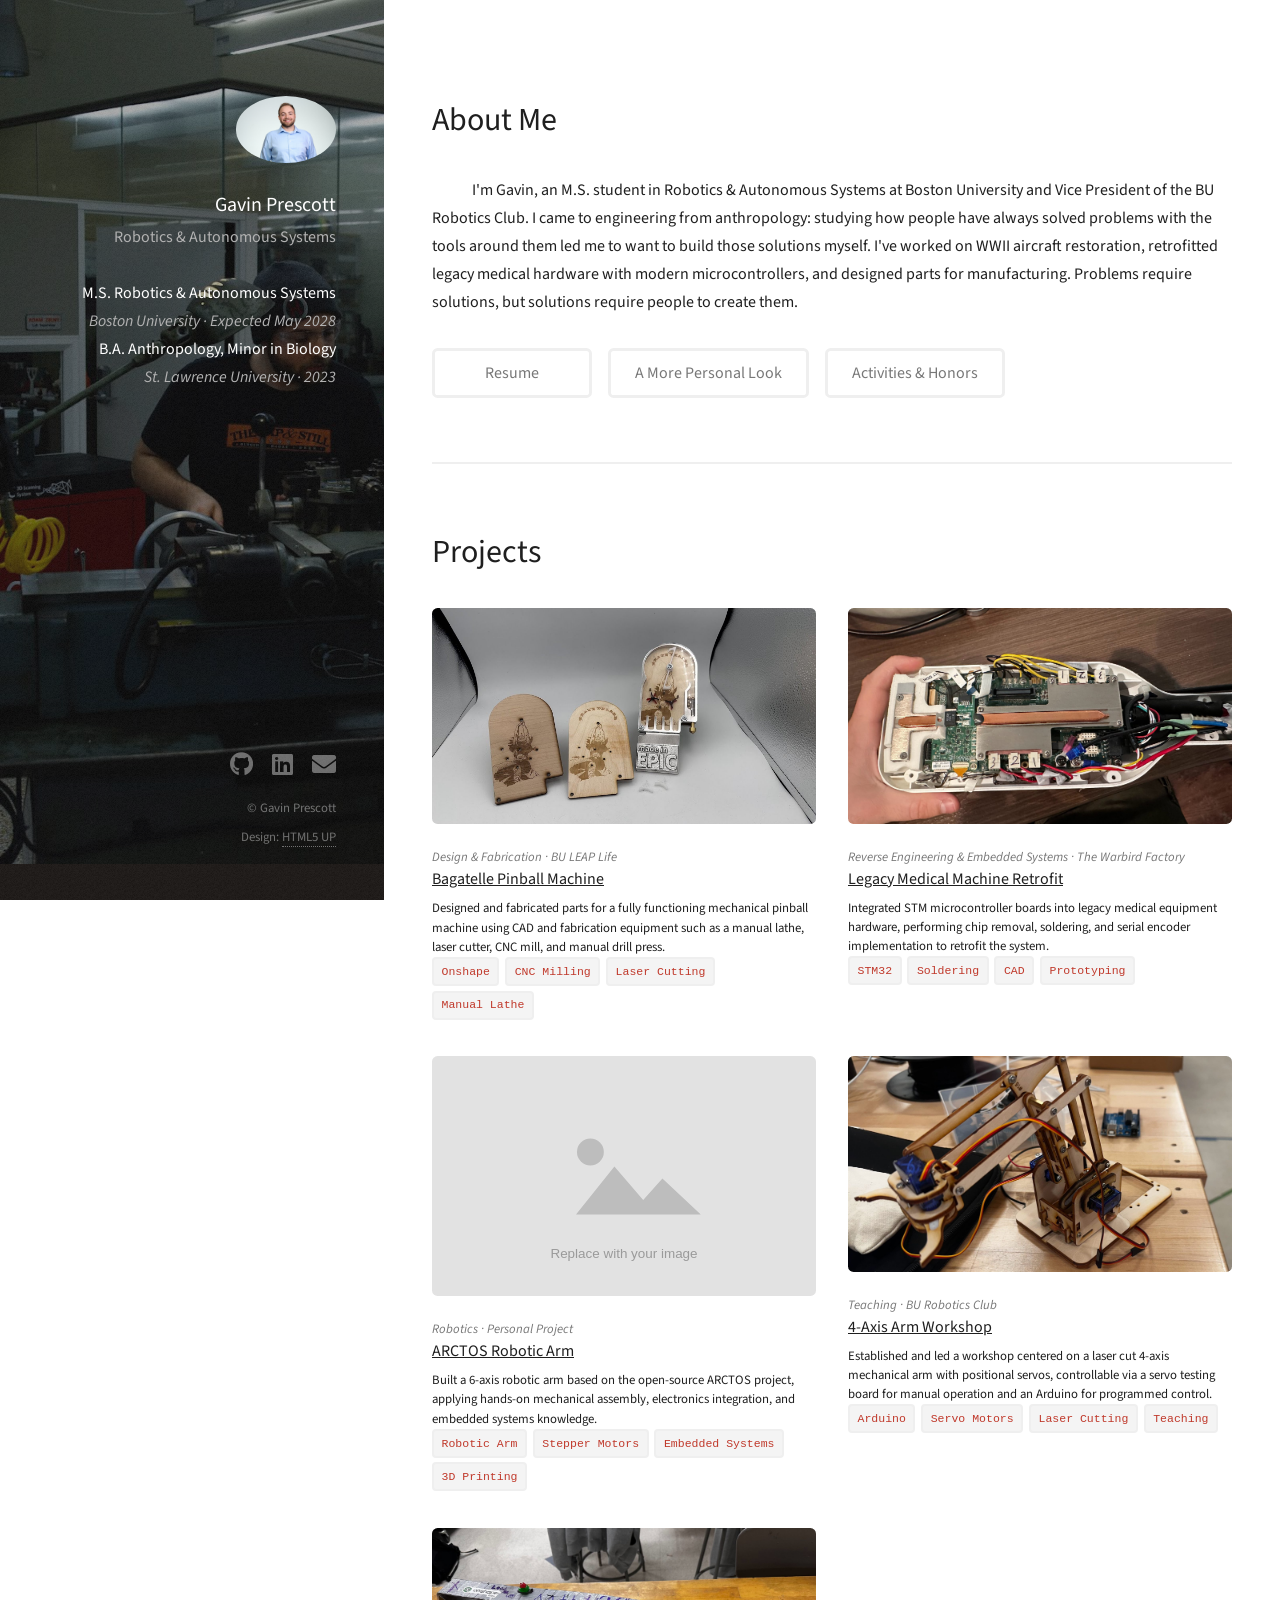
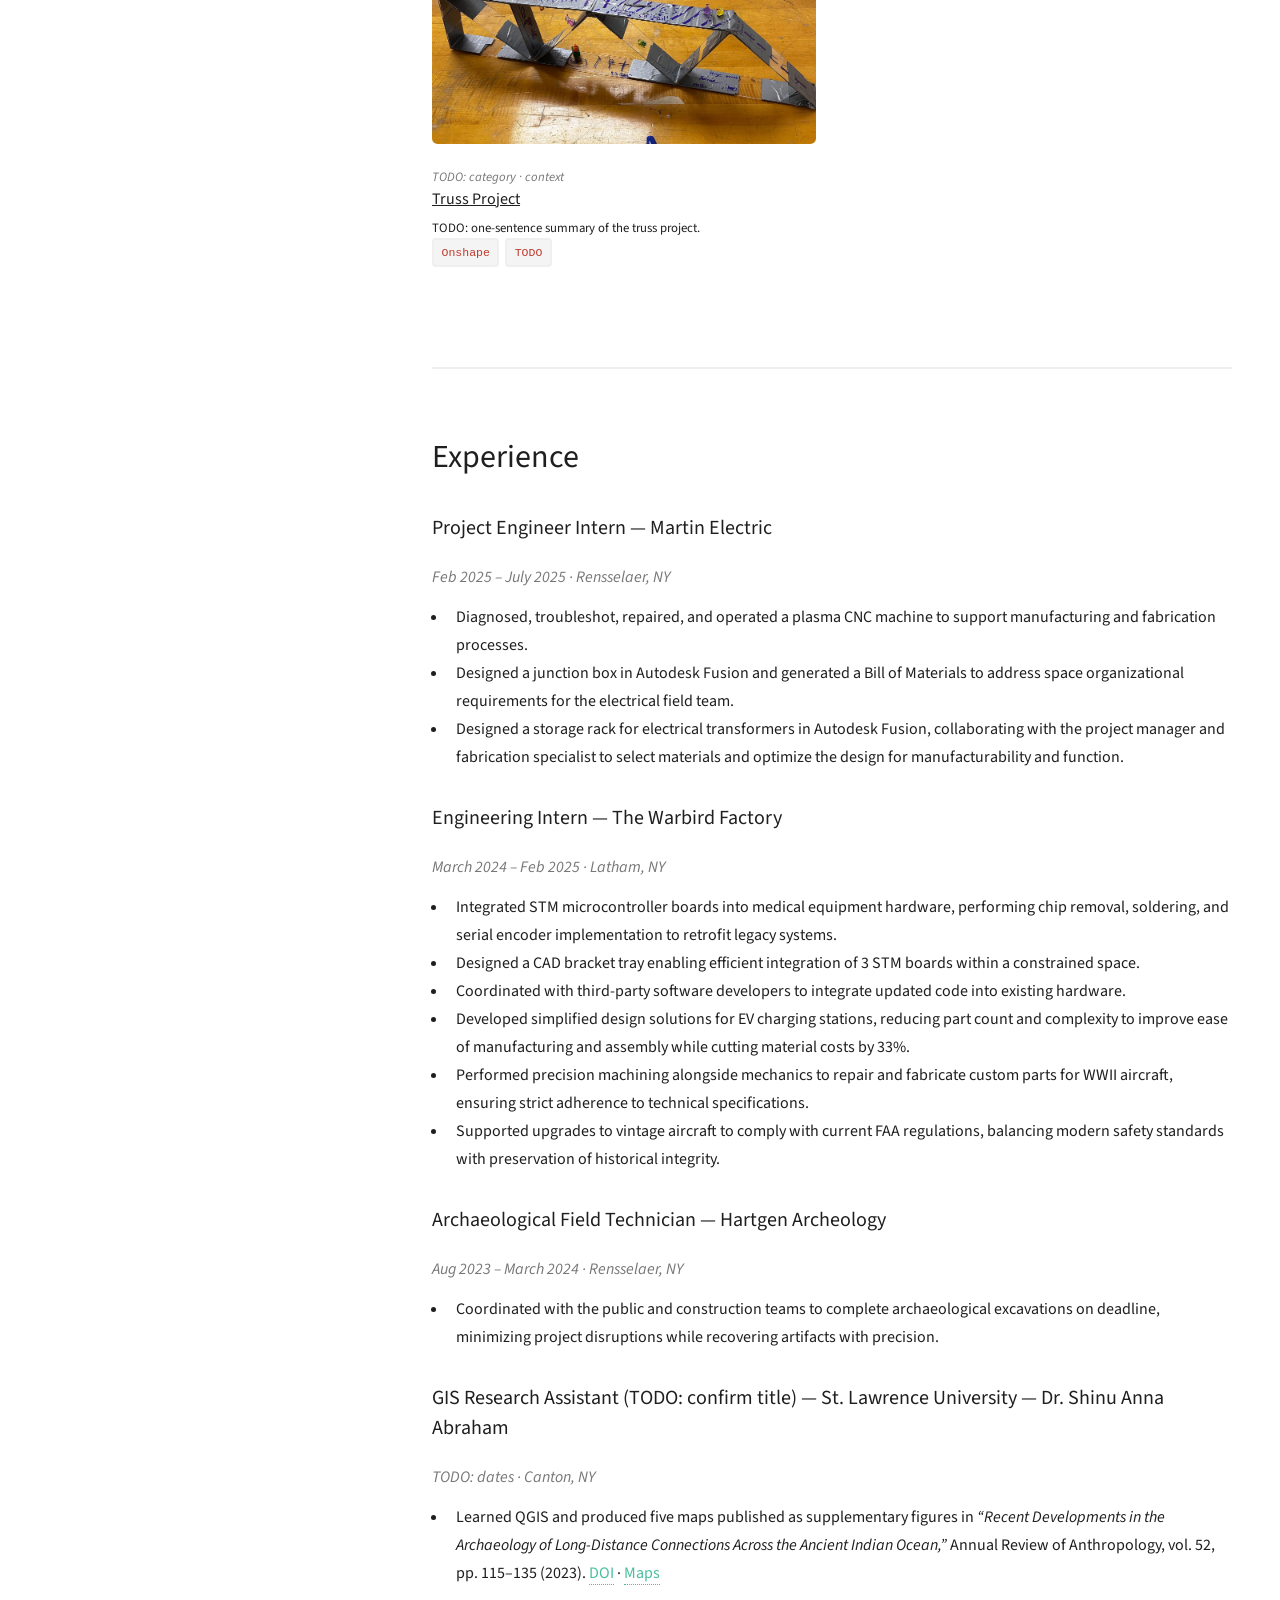
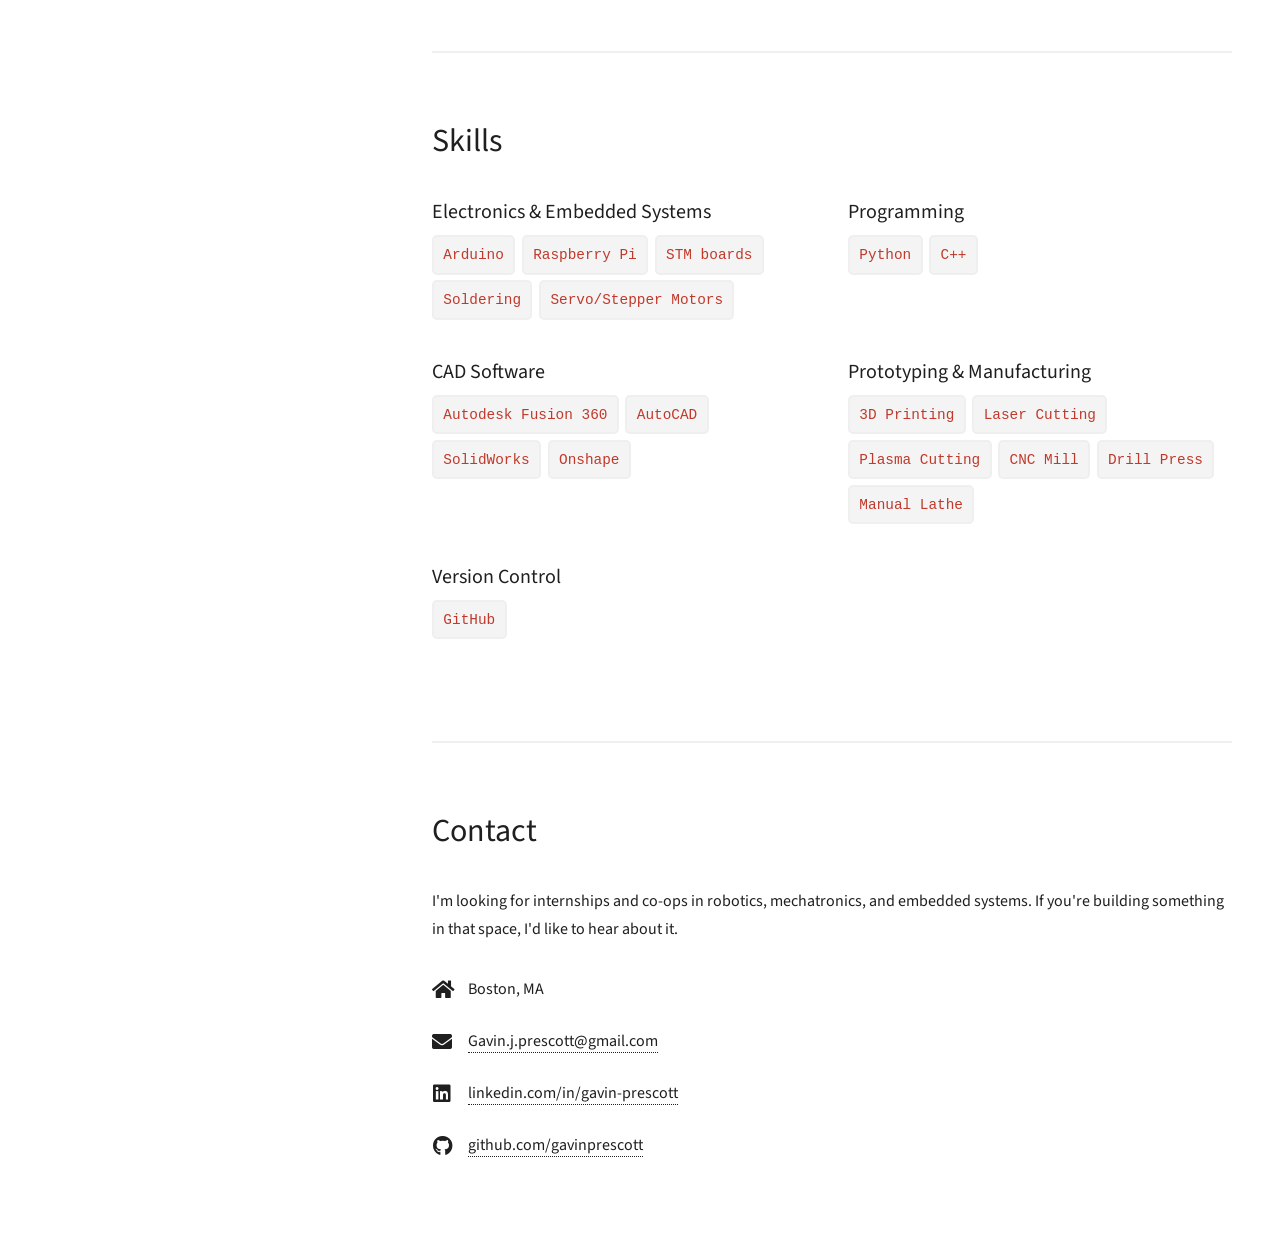
==== index.html @ 7ce6f6dd "overhaul from old portfolio" ====
<!DOCTYPE HTML>
<!--
	Strata by HTML5 UP
	html5up.net | @ajlkn
	Free for personal and commercial use under the CCA 3.0 license (html5up.net/license)
	Keep the "Design: HTML5 UP" credit in the footer — the license requires it.
-->
<html lang="en">
	<head>
		<title>Gavin Prescott | Robotics Portfolio</title>
		<meta charset="utf-8" />
		<meta name="viewport" content="width=device-width, initial-scale=1" />
		<meta name="description" content="Gavin Prescott — Robotics &amp; Autonomous Systems M.S. student at Boston University. Projects in mechanical design, fabrication, and embedded systems." />
		<link rel="stylesheet" href="assets/css/main.css" />
		<link rel="stylesheet" href="assets/css/custom.css" />
		<link rel="icon" href="images/avatar.jpg" />
	</head>
	<body class="is-preload">

		<!-- ============================================================
		     HEADER (left sidebar) — same on every page.
		     If you change it here, change it in the other .html files too.
		     Sidebar background photo = images/bg.jpg
		     ============================================================ -->
			<header id="header">
				<div class="inner">
					<a href="index.html" class="image avatar"><img src="images/avatar.jpg" alt="Gavin Prescott" /></a>
					<h1><strong>Gavin Prescott</strong></h1>
					<p class="intro-subtitle">
						Robotics &amp; Autonomous Systems<br />
						<br />
						<b>M.S. Robotics &amp; Autonomous Systems</b><br />
						<i>Boston University &middot; Expected May 2028</i><br />
						<b>B.A. Anthropology, Minor in Biology</b><br />
						<i>St. Lawrence University &middot; 2023</i>
					</p>
				</div>
			</header>

		<!-- Main -->
			<div id="main">

				<!-- About -->
					<section id="about">
						<header class="major">
							<h2>About Me</h2>
						</header>
						<!-- DRAFT intro assembled from your resume + old site. Rewrite in your own voice. -->
						<p class="indent">I'm Gavin, an M.S. student in Robotics &amp; Autonomous Systems at Boston University and Vice President of the BU Robotics Club. I came to engineering from anthropology: studying how people have always solved problems with the tools around them led me to want to build those solutions myself. I've worked on WWII aircraft restoration, retrofitted legacy medical hardware with modern microcontrollers, and designed parts for manufacturing. <b>Problems require solutions, but solutions require people to create them.</b></p>
						<ul class="actions">
							<li><a href="Resume.html" target="_blank" class="button">Resume</a></li>
							<li><a href="about.html" target="_blank" class="button">A More Personal Look</a></li>
							<li><a href="other.html" target="_blank" class="button">Activities &amp; Honors</a></li>
						</ul>
					</section>

				<!-- Projects — copy/paste a PROJECT CARD block to add more. Cards sit two per row. -->
					<section id="projects">
						<header class="major">
							<h2>Projects</h2>
						</header>
						<div class="row">

							<!-- PROJECT CARD: Bagatelle Pinball Machine -->
							<article class="col-6 col-12-xsmall work-item">
								<a href="bagatelle.html" target="_blank" class="image fit thumb"><img src="images/projects/bagatelle/thumb.jpg" alt="Bagatelle Pinball Machine" /></a>
								<p class="meta">Design &amp; Fabrication &middot; BU LEAP Life</p>
								<h3><a href="bagatelle.html" target="_blank">Bagatelle Pinball Machine</a></h3>
								<p>Designed and fabricated parts for a fully functioning mechanical pinball machine using CAD and fabrication equipment such as a manual lathe, laser cutter, CNC mill, and manual drill press.</p>
								<p class="tags">
									<code>Onshape</code>
									<code>CNC Milling</code>
									<code>Laser Cutting</code>
									<code>Manual Lathe</code>
								</p>
							</article>

							<!-- PROJECT CARD: Legacy Medical Machine Retrofit — detail page still WIP -->
							<article class="col-6 col-12-xsmall work-item">
								<a href="medical-retrofit.html" target="_blank" class="image fit thumb"><img src="images/projects/medical-retrofit/thumb.jpg" alt="Legacy Medical Machine Retrofit" /></a>
								<p class="meta">Reverse Engineering &amp; Embedded Systems &middot; The Warbird Factory</p>
								<h3><a href="medical-retrofit.html" target="_blank">Legacy Medical Machine Retrofit</a></h3>
								<p>Integrated STM microcontroller boards into legacy medical equipment hardware, performing chip removal, soldering, and serial encoder implementation to retrofit the system.</p>
								<p class="tags">
									<code>STM32</code>
									<code>Soldering</code>
									<code>CAD</code>
									<code>Prototyping</code>
								</p>
							</article>

							<!-- PROJECT CARD: ARCTOS Robotic Arm — TODO: add photo + make arctos.html from project-template.html -->
							<article class="col-6 col-12-xsmall work-item">
								<a href="project-template.html" target="_blank" class="image fit thumb"><img src="images/placeholder.svg" alt="ARCTOS Robotic Arm" /></a>
								<p class="meta">Robotics &middot; Personal Project</p>
								<h3><a href="project-template.html" target="_blank">ARCTOS Robotic Arm</a></h3>
								<p>Built a 6-axis robotic arm based on the open-source ARCTOS project, applying hands-on mechanical assembly, electronics integration, and embedded systems knowledge.</p>
								<p class="tags">
									<code>Robotic Arm</code>
									<code>Stepper Motors</code>
									<code>Embedded Systems</code>
									<code>3D Printing</code>
								</p>
							</article>

							<!-- PROJECT CARD: 4-Axis Arm Workshop — TODO: make club-arm.html from project-template.html -->
							<article class="col-6 col-12-xsmall work-item">
								<a href="project-template.html" target="_blank" class="image fit thumb"><img src="images/projects/club-arm/thumb.jpg" alt="4-Axis Arm Workshop" /></a>
								<p class="meta">Teaching &middot; BU Robotics Club</p>
								<h3><a href="project-template.html" target="_blank">4-Axis Arm Workshop</a></h3>
								<p>Established and led a workshop centered on a laser cut 4-axis mechanical arm with positional servos, controllable via a servo testing board for manual operation and an Arduino for programmed control.</p>
								<p class="tags">
									<code>Arduino</code>
									<code>Servo Motors</code>
									<code>Laser Cutting</code>
									<code>Teaching</code>
								</p>
							</article>

							<!-- PROJECT CARD: Truss Project — TODO: everything — only the photo came from your old site -->
							<article class="col-6 col-12-xsmall work-item">
								<a href="project-template.html" target="_blank" class="image fit thumb"><img src="images/projects/truss/thumb.jpg" alt="Truss Project" /></a>
								<p class="meta">TODO: category &middot; context</p>
								<h3><a href="project-template.html" target="_blank">Truss Project</a></h3>
								<p>TODO: one-sentence summary of the truss project.</p>
								<p class="tags">
									<code>Onshape</code>
									<code>TODO</code>
								</p>
							</article>

						</div>
					</section>

				<!-- Experience (from your 2026 resume) -->
					<section id="experience">
						<header class="major">
							<h2>Experience</h2>
						</header>

						<div class="experience-item">
							<h3>Project Engineer Intern &mdash; Martin Electric</h3>
							<p class="meta">Feb 2025 &ndash; July 2025 &middot; Rensselaer, NY</p>
							<ul>
								<li>Diagnosed, troubleshot, repaired, and operated a plasma CNC machine to support manufacturing and fabrication processes.</li>
								<li>Designed a junction box in Autodesk Fusion and generated a Bill of Materials to address space organizational requirements for the electrical field team.</li>
								<li>Designed a storage rack for electrical transformers in Autodesk Fusion, collaborating with the project manager and fabrication specialist to select materials and optimize the design for manufacturability and function.</li>
							</ul>
						</div>

						<div class="experience-item">
							<h3>Engineering Intern &mdash; The Warbird Factory</h3>
							<p class="meta">March 2024 &ndash; Feb 2025 &middot; Latham, NY</p>
							<ul>
								<li>Integrated STM microcontroller boards into medical equipment hardware, performing chip removal, soldering, and serial encoder implementation to retrofit legacy systems.</li>
								<li>Designed a CAD bracket tray enabling efficient integration of 3 STM boards within a constrained space.</li>
								<li>Coordinated with third-party software developers to integrate updated code into existing hardware.</li>
								<li>Developed simplified design solutions for EV charging stations, reducing part count and complexity to improve ease of manufacturing and assembly while cutting material costs by 33%.</li>
								<li>Performed precision machining alongside mechanics to repair and fabricate custom parts for WWII aircraft, ensuring strict adherence to technical specifications.</li>
								<li>Supported upgrades to vintage aircraft to comply with current FAA regulations, balancing modern safety standards with preservation of historical integrity.</li>
							</ul>
						</div>

						<div class="experience-item">
							<h3>Archaeological Field Technician &mdash; Hartgen Archeology</h3>
							<p class="meta">Aug 2023 &ndash; March 2024 &middot; Rensselaer, NY</p>
							<ul>
								<li>Coordinated with the public and construction teams to complete archaeological excavations on deadline, minimizing project disruptions while recovering artifacts with precision.</li>
							</ul>
						</div>

						<div class="experience-item">
							<!-- From the notes in your old site — not on your resume. Check wording before publishing. -->
							<h3>GIS Research Assistant (TODO: confirm title) &mdash; St. Lawrence University &mdash; Dr. Shinu Anna Abraham</h3>
							<p class="meta">TODO: dates &middot; Canton, NY</p>
							<ul>
								<li>Learned QGIS and produced five maps published as supplementary figures in <i>&ldquo;Recent Developments in the Archaeology of Long-Distance Connections Across the Ancient Indian Ocean,&rdquo;</i> Annual Review of Anthropology, vol. 52, pp. 115&ndash;135 (2023). <a href="https://doi.org/10.1146/annurev-anthro-101819-110124" target="_blank" rel="noopener">DOI</a> &middot; <a href="https://www.annualreviews.org/content/journals/10.1146/annurev-anthro-101819-110124#supplementary_data" target="_blank" rel="noopener">Maps</a></li>
							</ul>
						</div>

					</section>

				<!-- Skills (from your 2026 resume) -->
					<section id="skills">
						<header class="major">
							<h2>Skills</h2>
						</header>
						<div class="skills-grid">

						<div class="skill-cat">
							<h3>Electronics &amp; Embedded Systems</h3>
							<p class="tags"><code>Arduino</code> <code>Raspberry Pi</code> <code>STM boards</code> <code>Soldering</code> <code>Servo/Stepper Motors</code></p>
						</div>

						<div class="skill-cat">
							<h3>Programming</h3>
							<p class="tags"><code>Python</code> <code>C++</code></p>
						</div>

						<div class="skill-cat">
							<h3>CAD Software</h3>
							<p class="tags"><code>Autodesk Fusion 360</code> <code>AutoCAD</code> <code>SolidWorks</code> <code>Onshape</code></p>
						</div>

						<div class="skill-cat">
							<h3>Prototyping &amp; Manufacturing</h3>
							<p class="tags"><code>3D Printing</code> <code>Laser Cutting</code> <code>Plasma Cutting</code> <code>CNC Mill</code> <code>Drill Press</code> <code>Manual Lathe</code></p>
						</div>

						<div class="skill-cat">
							<h3>Version Control</h3>
							<p class="tags"><code>GitHub</code></p>
						</div>

						</div>
					</section>

				<!-- Contact -->
					<section id="contact">
						<header class="major">
							<h2>Contact</h2>
						</header>
						<p>I'm looking for internships and co-ops in robotics, mechatronics, and embedded systems. If you're building something in that space, I'd like to hear about it.</p>
						<ul class="labeled-icons">
							<li>
								<h3 class="icon solid fa-home"><span class="label">Location</span></h3>
								Boston, MA
							</li>
							<li>
								<h3 class="icon solid fa-envelope"><span class="label">Email</span></h3>
								<a href="mailto:Gavin.j.prescott@gmail.com">Gavin.j.prescott@gmail.com</a>
							</li>
							<li>
								<h3 class="icon brands fa-linkedin"><span class="label">LinkedIn</span></h3>
								<a href="https://www.linkedin.com/in/gavin-prescott/" target="_blank" rel="noopener">linkedin.com/in/gavin-prescott</a>
							</li>
							<li>
								<h3 class="icon brands fa-github"><span class="label">GitHub</span></h3>
								<a href="https://github.com/gavinprescott" target="_blank" rel="noopener">github.com/gavinprescott</a>
							</li>
						</ul>
					</section>

			</div>

		<!-- Footer -->
			<footer id="footer">
				<div class="inner">
					<ul class="icons">
						<li><a href="https://github.com/gavinprescott" target="_blank" rel="noopener" class="icon brands fa-github"><span class="label">GitHub</span></a></li>
						<li><a href="https://www.linkedin.com/in/gavin-prescott/" target="_blank" rel="noopener" class="icon brands fa-linkedin"><span class="label">LinkedIn</span></a></li>
						<li><a href="mailto:Gavin.j.prescott@gmail.com" class="icon solid fa-envelope"><span class="label">Email</span></a></li>
					</ul>
					<ul class="copyright">
						<li>&copy; Gavin Prescott</li><li>Design: <a href="http://html5up.net">HTML5 UP</a></li>
					</ul>
				</div>
			</footer>

		<!-- Scripts -->
			<script src="assets/js/jquery.min.js"></script>
			<script src="assets/js/jquery.poptrox.min.js"></script>
			<script src="assets/js/browser.min.js"></script>
			<script src="assets/js/breakpoints.min.js"></script>
			<script src="assets/js/util.js"></script>
			<script src="assets/js/main.js"></script>

	</body>
</html>
---- assets/css/main.css ----
@import url("fontawesome-all.min.css");
@import url("https://fonts.googleapis.com/css?family=Source+Sans+Pro:400,400italic");

/*
	Strata by HTML5 UP
	html5up.net | @ajlkn
	Free for personal and commercial use under the CCA 3.0 license (html5up.net/license)
*/

html, body, div, span, applet, object,
iframe, h1, h2, h3, h4, h5, h6, p, blockquote,
pre, a, abbr, acronym, address, big, cite,
code, del, dfn, em, img, ins, kbd, q, s, samp,
small, strike, strong, sub, sup, tt, var, b,
u, i, center, dl, dt, dd, ol, ul, li, fieldset,
form, label, legend, table, caption, tbody,
tfoot, thead, tr, th, td, article, aside,
canvas, details, embed, figure, figcaption,
footer, header, hgroup, menu, nav, output, ruby,
section, summary, time, mark, audio, video {
	margin: 0;
	padding: 0;
	border: 0;
	font-size: 100%;
	font: inherit;
	vertical-align: baseline;}

article, aside, details, figcaption, figure,
footer, header, hgroup, menu, nav, section {
	display: block;}

body {
	line-height: 1;
}

ol, ul {
	list-style: none;
}

blockquote, q {
	quotes: none;
}

	blockquote:before, blockquote:after, q:before, q:after {
		content: '';
		content: none;
	}

table {
	border-collapse: collapse;
	border-spacing: 0;
}

body {
	-webkit-text-size-adjust: none;
}

mark {
	background-color: transparent;
	color: inherit;
}

input::-moz-focus-inner {
	border: 0;
	padding: 0;
}

input, select, textarea {
	-moz-appearance: none;
	-webkit-appearance: none;
	-ms-appearance: none;
	appearance: none;
}

/* Basic */

	html {
		box-sizing: border-box;
	}

	*, *:before, *:after {
		box-sizing: inherit;
	}

	body {
		background: #fff;
	}

		body.is-preload *, body.is-preload *:before, body.is-preload *:after {
			-moz-animation: none !important;
			-webkit-animation: none !important;
			-ms-animation: none !important;
			animation: none !important;
			-moz-transition: none !important;
			-webkit-transition: none !important;
			-ms-transition: none !important;
			transition: none !important;
		}

	body, input, select, textarea {
		color: #a2a2a2;
		font-family: "Source Sans Pro", Helvetica, sans-serif;
		font-size: 16pt;
		font-weight: 400;
		line-height: 1.75em;
	}

	a {
		-moz-transition: color 0.2s ease-in-out, border-color 0.2s ease-in-out;
		-webkit-transition: color 0.2s ease-in-out, border-color 0.2s ease-in-out;
		-ms-transition: color 0.2s ease-in-out, border-color 0.2s ease-in-out;
		transition: color 0.2s ease-in-out, border-color 0.2s ease-in-out;
		border-bottom: dotted 1px;
		color: #49bf9d;
		text-decoration: none;
	}

		a:hover {
			border-bottom-color: transparent;
			color: #49bf9d !important;
			text-decoration: none;
		}

	strong, b {
		color: #787878;
		font-weight: 400;
	}

	em, i {
		font-style: italic;
	}

	p {
		margin: 0 0 2em 0;
	}

	h1, h2, h3, h4, h5, h6 {
		color: #787878;
		font-weight: 400;
		line-height: 1em;
		margin: 0 0 1em 0;
	}

		h1 a, h2 a, h3 a, h4 a, h5 a, h6 a {
			color: inherit;
			text-decoration: none;
		}

	h1 {
		font-size: 2em;
		line-height: 1.5em;
	}

	h2 {
		font-size: 1.5em;
		line-height: 1.5em;
	}

	h3 {
		font-size: 1.25em;
		line-height: 1.5em;
	}

	h4 {
		font-size: 1.1em;
		line-height: 1.5em;
	}

	h5 {
		font-size: 0.9em;
		line-height: 1.5em;
	}

	h6 {
		font-size: 0.7em;
		line-height: 1.5em;
	}

	sub {
		font-size: 0.8em;
		position: relative;
		top: 0.5em;
	}

	sup {
		font-size: 0.8em;
		position: relative;
		top: -0.5em;
	}

	hr {
		border: 0;
		border-bottom: solid 2px #efefef;
		margin: 2em 0;
	}

		hr.major {
			margin: 3em 0;
		}

	blockquote {
		border-left: solid 6px #efefef;
		font-style: italic;
		margin: 0 0 2em 0;
		padding: 0.5em 0 0.5em 1.5em;
	}

	code {
		background: #f7f7f7;
		border-radius: 0.35em;
		border: solid 2px #efefef;
		font-family: "Courier New", monospace;
		font-size: 0.9em;
		margin: 0 0.25em;
		padding: 0.25em 0.65em;
	}

	pre {
		-webkit-overflow-scrolling: touch;
		font-family: "Courier New", monospace;
		font-size: 0.9em;
		margin: 0 0 2em 0;
	}

		pre code {
			display: block;
			line-height: 1.75em;
			padding: 1em 1.5em;
			overflow-x: auto;
		}

	.align-left {
		text-align: left;
	}

	.align-center {
		text-align: center;
	}

	.align-right {
		text-align: right;
	}

/* Container */

	.container {
		margin: 0 auto;
		max-width: calc(100% - 4em);
		width: 100%;
	}

		.container.xsmall {
			width: 25%;
		}

		.container.small {
			width: 50%;
		}

		.container.medium {
			width: 75%;
		}

		.container.large {
			width: 125%;
		}

		.container.xlarge {
			width: 150%;
		}

		.container.max {
			width: 100%;
		}

		@media screen and (max-width: 980px) {

			.container {
				width: 100% !important;
				max-width: 100% !important;
			}

		}

		@media screen and (max-width: 480px) {

			.container {
				max-width: calc(100% - 3em);
			}

		}

/* Row */

	.row {
		display: flex;
		flex-wrap: wrap;
		box-sizing: border-box;
		align-items: stretch;
	}

		.row > * {
			box-sizing: border-box;
		}

		.row.gtr-uniform > * > :last-child {
			margin-bottom: 0;
		}

		.row.aln-left {
			justify-content: flex-start;
		}

		.row.aln-center {
			justify-content: center;
		}

		.row.aln-right {
			justify-content: flex-end;
		}

		.row.aln-top {
			align-items: flex-start;
		}

		.row.aln-middle {
			align-items: center;
		}

		.row.aln-bottom {
			align-items: flex-end;
		}

		.row > .imp {
			order: -1;
		}

		.row > .col-1 {
			width: 8.33333%;
		}

		.row > .off-1 {
			margin-left: 8.33333%;
		}

		.row > .col-2 {
			width: 16.66667%;
		}

		.row > .off-2 {
			margin-left: 16.66667%;
		}

		.row > .col-3 {
			width: 25%;
		}

		.row > .off-3 {
			margin-left: 25%;
		}

		.row > .col-4 {
			width: 33.33333%;
		}

		.row > .off-4 {
			margin-left: 33.33333%;
		}

		.row > .col-5 {
			width: 41.66667%;
		}

		.row > .off-5 {
			margin-left: 41.66667%;
		}

		.row > .col-6 {
			width: 50%;
		}

		.row > .off-6 {
			margin-left: 50%;
		}

		.row > .col-7 {
			width: 58.33333%;
		}

		.row > .off-7 {
			margin-left: 58.33333%;
		}

		.row > .col-8 {
			width: 66.66667%;
		}

		.row > .off-8 {
			margin-left: 66.66667%;
		}

		.row > .col-9 {
			width: 75%;
		}

		.row > .off-9 {
			margin-left: 75%;
		}

		.row > .col-10 {
			width: 83.33333%;
		}

		.row > .off-10 {
			margin-left: 83.33333%;
		}

		.row > .col-11 {
			width: 91.66667%;
		}

		.row > .off-11 {
			margin-left: 91.66667%;
		}

		.row > .col-12 {
			width: 100%;
		}

		.row > .off-12 {
			margin-left: 100%;
		}

		.row.gtr-0 {
			margin-top: 0;
			margin-left: 0em;
		}

			.row.gtr-0 > * {
				padding: 0 0 0 0em;
			}

			.row.gtr-0.gtr-uniform {
				margin-top: 0em;
			}

				.row.gtr-0.gtr-uniform > * {
					padding-top: 0em;
				}

		.row.gtr-25 {
			margin-top: 0;
			margin-left: -0.625em;
		}

			.row.gtr-25 > * {
				padding: 0 0 0 0.625em;
			}

			.row.gtr-25.gtr-uniform {
				margin-top: -0.625em;
			}

				.row.gtr-25.gtr-uniform > * {
					padding-top: 0.625em;
				}

		.row.gtr-50 {
			margin-top: 0;
			margin-left: -1.25em;
		}

			.row.gtr-50 > * {
				padding: 0 0 0 1.25em;
			}

			.row.gtr-50.gtr-uniform {
				margin-top: -1.25em;
			}

				.row.gtr-50.gtr-uniform > * {
					padding-top: 1.25em;
				}

		.row {
			margin-top: 0;
			margin-left: -2.5em;
		}

			.row > * {
				padding: 0 0 0 2.5em;
			}

			.row.gtr-uniform {
				margin-top: -2.5em;
			}

				.row.gtr-uniform > * {
					padding-top: 2.5em;
				}

		.row.gtr-150 {
			margin-top: 0;
			margin-left: -3.75em;
		}

			.row.gtr-150 > * {
				padding: 0 0 0 3.75em;
			}

			.row.gtr-150.gtr-uniform {
				margin-top: -3.75em;
			}

				.row.gtr-150.gtr-uniform > * {
					padding-top: 3.75em;
				}

		.row.gtr-200 {
			margin-top: 0;
			margin-left: -5em;
		}

			.row.gtr-200 > * {
				padding: 0 0 0 5em;
			}

			.row.gtr-200.gtr-uniform {
				margin-top: -5em;
			}

				.row.gtr-200.gtr-uniform > * {
					padding-top: 5em;
				}

		@media screen and (max-width: 1800px) {

			.row {
				display: flex;
				flex-wrap: wrap;
				box-sizing: border-box;
				align-items: stretch;
			}

				.row > * {
					box-sizing: border-box;
				}

				.row.gtr-uniform > * > :last-child {
					margin-bottom: 0;
				}

				.row.aln-left {
					justify-content: flex-start;
				}

				.row.aln-center {
					justify-content: center;
				}

				.row.aln-right {
					justify-content: flex-end;
				}

				.row.aln-top {
					align-items: flex-start;
				}

				.row.aln-middle {
					align-items: center;
				}

				.row.aln-bottom {
					align-items: flex-end;
				}

				.row > .imp-xlarge {
					order: -1;
				}

				.row > .col-1-xlarge {
					width: 8.33333%;
				}

				.row > .off-1-xlarge {
					margin-left: 8.33333%;
				}

				.row > .col-2-xlarge {
					width: 16.66667%;
				}

				.row > .off-2-xlarge {
					margin-left: 16.66667%;
				}

				.row > .col-3-xlarge {
					width: 25%;
				}

				.row > .off-3-xlarge {
					margin-left: 25%;
				}

				.row > .col-4-xlarge {
					width: 33.33333%;
				}

				.row > .off-4-xlarge {
					margin-left: 33.33333%;
				}

				.row > .col-5-xlarge {
					width: 41.66667%;
				}

				.row > .off-5-xlarge {
					margin-left: 41.66667%;
				}

				.row > .col-6-xlarge {
					width: 50%;
				}

				.row > .off-6-xlarge {
					margin-left: 50%;
				}

				.row > .col-7-xlarge {
					width: 58.33333%;
				}

				.row > .off-7-xlarge {
					margin-left: 58.33333%;
				}

				.row > .col-8-xlarge {
					width: 66.66667%;
				}

				.row > .off-8-xlarge {
					margin-left: 66.66667%;
				}

				.row > .col-9-xlarge {
					width: 75%;
				}

				.row > .off-9-xlarge {
					margin-left: 75%;
				}

				.row > .col-10-xlarge {
					width: 83.33333%;
				}

				.row > .off-10-xlarge {
					margin-left: 83.33333%;
				}

				.row > .col-11-xlarge {
					width: 91.66667%;
				}

				.row > .off-11-xlarge {
					margin-left: 91.66667%;
				}

				.row > .col-12-xlarge {
					width: 100%;
				}

				.row > .off-12-xlarge {
					margin-left: 100%;
				}

				.row.gtr-0 {
					margin-top: 0;
					margin-left: 0em;
				}

					.row.gtr-0 > * {
						padding: 0 0 0 0em;
					}

					.row.gtr-0.gtr-uniform {
						margin-top: 0em;
					}

						.row.gtr-0.gtr-uniform > * {
							padding-top: 0em;
						}

				.row.gtr-25 {
					margin-top: 0;
					margin-left: -0.625em;
				}

					.row.gtr-25 > * {
						padding: 0 0 0 0.625em;
					}

					.row.gtr-25.gtr-uniform {
						margin-top: -0.625em;
					}

						.row.gtr-25.gtr-uniform > * {
							padding-top: 0.625em;
						}

				.row.gtr-50 {
					margin-top: 0;
					margin-left: -1.25em;
				}

					.row.gtr-50 > * {
						padding: 0 0 0 1.25em;
					}

					.row.gtr-50.gtr-uniform {
						margin-top: -1.25em;
					}

						.row.gtr-50.gtr-uniform > * {
							padding-top: 1.25em;
						}

				.row {
					margin-top: 0;
					margin-left: -2.5em;
				}

					.row > * {
						padding: 0 0 0 2.5em;
					}

					.row.gtr-uniform {
						margin-top: -2.5em;
					}

						.row.gtr-uniform > * {
							padding-top: 2.5em;
						}

				.row.gtr-150 {
					margin-top: 0;
					margin-left: -3.75em;
				}

					.row.gtr-150 > * {
						padding: 0 0 0 3.75em;
					}

					.row.gtr-150.gtr-uniform {
						margin-top: -3.75em;
					}

						.row.gtr-150.gtr-uniform > * {
							padding-top: 3.75em;
						}

				.row.gtr-200 {
					margin-top: 0;
					margin-left: -5em;
				}

					.row.gtr-200 > * {
						padding: 0 0 0 5em;
					}

					.row.gtr-200.gtr-uniform {
						margin-top: -5em;
					}

						.row.gtr-200.gtr-uniform > * {
							padding-top: 5em;
						}

		}

		@media screen and (max-width: 1280px) {

			.row {
				display: flex;
				flex-wrap: wrap;
				box-sizing: border-box;
				align-items: stretch;
			}

				.row > * {
					box-sizing: border-box;
				}

				.row.gtr-uniform > * > :last-child {
					margin-bottom: 0;
				}

				.row.aln-left {
					justify-content: flex-start;
				}

				.row.aln-center {
					justify-content: center;
				}

				.row.aln-right {
					justify-content: flex-end;
				}

				.row.aln-top {
					align-items: flex-start;
				}

				.row.aln-middle {
					align-items: center;
				}

				.row.aln-bottom {
					align-items: flex-end;
				}

				.row > .imp-large {
					order: -1;
				}

				.row > .col-1-large {
					width: 8.33333%;
				}

				.row > .off-1-large {
					margin-left: 8.33333%;
				}

				.row > .col-2-large {
					width: 16.66667%;
				}

				.row > .off-2-large {
					margin-left: 16.66667%;
				}

				.row > .col-3-large {
					width: 25%;
				}

				.row > .off-3-large {
					margin-left: 25%;
				}

				.row > .col-4-large {
					width: 33.33333%;
				}

				.row > .off-4-large {
					margin-left: 33.33333%;
				}

				.row > .col-5-large {
					width: 41.66667%;
				}

				.row > .off-5-large {
					margin-left: 41.66667%;
				}

				.row > .col-6-large {
					width: 50%;
				}

				.row > .off-6-large {
					margin-left: 50%;
				}

				.row > .col-7-large {
					width: 58.33333%;
				}

				.row > .off-7-large {
					margin-left: 58.33333%;
				}

				.row > .col-8-large {
					width: 66.66667%;
				}

				.row > .off-8-large {
					margin-left: 66.66667%;
				}

				.row > .col-9-large {
					width: 75%;
				}

				.row > .off-9-large {
					margin-left: 75%;
				}

				.row > .col-10-large {
					width: 83.33333%;
				}

				.row > .off-10-large {
					margin-left: 83.33333%;
				}

				.row > .col-11-large {
					width: 91.66667%;
				}

				.row > .off-11-large {
					margin-left: 91.66667%;
				}

				.row > .col-12-large {
					width: 100%;
				}

				.row > .off-12-large {
					margin-left: 100%;
				}

				.row.gtr-0 {
					margin-top: 0;
					margin-left: 0em;
				}

					.row.gtr-0 > * {
						padding: 0 0 0 0em;
					}

					.row.gtr-0.gtr-uniform {
						margin-top: 0em;
					}

						.row.gtr-0.gtr-uniform > * {
							padding-top: 0em;
						}

				.row.gtr-25 {
					margin-top: 0;
					margin-left: -0.5em;
				}

					.row.gtr-25 > * {
						padding: 0 0 0 0.5em;
					}

					.row.gtr-25.gtr-uniform {
						margin-top: -0.5em;
					}

						.row.gtr-25.gtr-uniform > * {
							padding-top: 0.5em;
						}

				.row.gtr-50 {
					margin-top: 0;
					margin-left: -1em;
				}

					.row.gtr-50 > * {
						padding: 0 0 0 1em;
					}

					.row.gtr-50.gtr-uniform {
						margin-top: -1em;
					}

						.row.gtr-50.gtr-uniform > * {
							padding-top: 1em;
						}

				.row {
					margin-top: 0;
					margin-left: -2em;
				}

					.row > * {
						padding: 0 0 0 2em;
					}

					.row.gtr-uniform {
						margin-top: -2em;
					}

						.row.gtr-uniform > * {
							padding-top: 2em;
						}

				.row.gtr-150 {
					margin-top: 0;
					margin-left: -3em;
				}

					.row.gtr-150 > * {
						padding: 0 0 0 3em;
					}

					.row.gtr-150.gtr-uniform {
						margin-top: -3em;
					}

						.row.gtr-150.gtr-uniform > * {
							padding-top: 3em;
						}

				.row.gtr-200 {
					margin-top: 0;
					margin-left: -4em;
				}

					.row.gtr-200 > * {
						padding: 0 0 0 4em;
					}

					.row.gtr-200.gtr-uniform {
						margin-top: -4em;
					}

						.row.gtr-200.gtr-uniform > * {
							padding-top: 4em;
						}

		}

		@media screen and (max-width: 980px) {

			.row {
				display: flex;
				flex-wrap: wrap;
				box-sizing: border-box;
				align-items: stretch;
			}

				.row > * {
					box-sizing: border-box;
				}

				.row.gtr-uniform > * > :last-child {
					margin-bottom: 0;
				}

				.row.aln-left {
					justify-content: flex-start;
				}

				.row.aln-center {
					justify-content: center;
				}

				.row.aln-right {
					justify-content: flex-end;
				}

				.row.aln-top {
					align-items: flex-start;
				}

				.row.aln-middle {
					align-items: center;
				}

				.row.aln-bottom {
					align-items: flex-end;
				}

				.row > .imp-medium {
					order: -1;
				}

				.row > .col-1-medium {
					width: 8.33333%;
				}

				.row > .off-1-medium {
					margin-left: 8.33333%;
				}

				.row > .col-2-medium {
					width: 16.66667%;
				}

				.row > .off-2-medium {
					margin-left: 16.66667%;
				}

				.row > .col-3-medium {
					width: 25%;
				}

				.row > .off-3-medium {
					margin-left: 25%;
				}

				.row > .col-4-medium {
					width: 33.33333%;
				}

				.row > .off-4-medium {
					margin-left: 33.33333%;
				}

				.row > .col-5-medium {
					width: 41.66667%;
				}

				.row > .off-5-medium {
					margin-left: 41.66667%;
				}

				.row > .col-6-medium {
					width: 50%;
				}

				.row > .off-6-medium {
					margin-left: 50%;
				}

				.row > .col-7-medium {
					width: 58.33333%;
				}

				.row > .off-7-medium {
					margin-left: 58.33333%;
				}

				.row > .col-8-medium {
					width: 66.66667%;
				}

				.row > .off-8-medium {
					margin-left: 66.66667%;
				}

				.row > .col-9-medium {
					width: 75%;
				}

				.row > .off-9-medium {
					margin-left: 75%;
				}

				.row > .col-10-medium {
					width: 83.33333%;
				}

				.row > .off-10-medium {
					margin-left: 83.33333%;
				}

				.row > .col-11-medium {
					width: 91.66667%;
				}

				.row > .off-11-medium {
					margin-left: 91.66667%;
				}

				.row > .col-12-medium {
					width: 100%;
				}

				.row > .off-12-medium {
					margin-left: 100%;
				}

				.row.gtr-0 {
					margin-top: 0;
					margin-left: 0em;
				}

					.row.gtr-0 > * {
						padding: 0 0 0 0em;
					}

					.row.gtr-0.gtr-uniform {
						margin-top: 0em;
					}

						.row.gtr-0.gtr-uniform > * {
							padding-top: 0em;
						}

				.row.gtr-25 {
					margin-top: 0;
					margin-left: -0.5em;
				}

					.row.gtr-25 > * {
						padding: 0 0 0 0.5em;
					}

					.row.gtr-25.gtr-uniform {
						margin-top: -0.5em;
					}

						.row.gtr-25.gtr-uniform > * {
							padding-top: 0.5em;
						}

				.row.gtr-50 {
					margin-top: 0;
					margin-left: -1em;
				}

					.row.gtr-50 > * {
						padding: 0 0 0 1em;
					}

					.row.gtr-50.gtr-uniform {
						margin-top: -1em;
					}

						.row.gtr-50.gtr-uniform > * {
							padding-top: 1em;
						}

				.row {
					margin-top: 0;
					margin-left: -2em;
				}

					.row > * {
						padding: 0 0 0 2em;
					}

					.row.gtr-uniform {
						margin-top: -2em;
					}

						.row.gtr-uniform > * {
							padding-top: 2em;
						}

				.row.gtr-150 {
					margin-top: 0;
					margin-left: -3em;
				}

					.row.gtr-150 > * {
						padding: 0 0 0 3em;
					}

					.row.gtr-150.gtr-uniform {
						margin-top: -3em;
					}

						.row.gtr-150.gtr-uniform > * {
							padding-top: 3em;
						}

				.row.gtr-200 {
					margin-top: 0;
					margin-left: -4em;
				}

					.row.gtr-200 > * {
						padding: 0 0 0 4em;
					}

					.row.gtr-200.gtr-uniform {
						margin-top: -4em;
					}

						.row.gtr-200.gtr-uniform > * {
							padding-top: 4em;
						}

		}

		@media screen and (max-width: 736px) {

			.row {
				display: flex;
				flex-wrap: wrap;
				box-sizing: border-box;
				align-items: stretch;
			}

				.row > * {
					box-sizing: border-box;
				}

				.row.gtr-uniform > * > :last-child {
					margin-bottom: 0;
				}

				.row.aln-left {
					justify-content: flex-start;
				}

				.row.aln-center {
					justify-content: center;
				}

				.row.aln-right {
					justify-content: flex-end;
				}

				.row.aln-top {
					align-items: flex-start;
				}

				.row.aln-middle {
					align-items: center;
				}

				.row.aln-bottom {
					align-items: flex-end;
				}

				.row > .imp-small {
					order: -1;
				}

				.row > .col-1-small {
					width: 8.33333%;
				}

				.row > .off-1-small {
					margin-left: 8.33333%;
				}

				.row > .col-2-small {
					width: 16.66667%;
				}

				.row > .off-2-small {
					margin-left: 16.66667%;
				}

				.row > .col-3-small {
					width: 25%;
				}

				.row > .off-3-small {
					margin-left: 25%;
				}

				.row > .col-4-small {
					width: 33.33333%;
				}

				.row > .off-4-small {
					margin-left: 33.33333%;
				}

				.row > .col-5-small {
					width: 41.66667%;
				}

				.row > .off-5-small {
					margin-left: 41.66667%;
				}

				.row > .col-6-small {
					width: 50%;
				}

				.row > .off-6-small {
					margin-left: 50%;
				}

				.row > .col-7-small {
					width: 58.33333%;
				}

				.row > .off-7-small {
					margin-left: 58.33333%;
				}

				.row > .col-8-small {
					width: 66.66667%;
				}

				.row > .off-8-small {
					margin-left: 66.66667%;
				}

				.row > .col-9-small {
					width: 75%;
				}

				.row > .off-9-small {
					margin-left: 75%;
				}

				.row > .col-10-small {
					width: 83.33333%;
				}

				.row > .off-10-small {
					margin-left: 83.33333%;
				}

				.row > .col-11-small {
					width: 91.66667%;
				}

				.row > .off-11-small {
					margin-left: 91.66667%;
				}

				.row > .col-12-small {
					width: 100%;
				}

				.row > .off-12-small {
					margin-left: 100%;
				}

				.row.gtr-0 {
					margin-top: 0;
					margin-left: 0em;
				}

					.row.gtr-0 > * {
						padding: 0 0 0 0em;
					}

					.row.gtr-0.gtr-uniform {
						margin-top: 0em;
					}

						.row.gtr-0.gtr-uniform > * {
							padding-top: 0em;
						}

				.row.gtr-25 {
					margin-top: 0;
					margin-left: -0.375em;
				}

					.row.gtr-25 > * {
						padding: 0 0 0 0.375em;
					}

					.row.gtr-25.gtr-uniform {
						margin-top: -0.375em;
					}

						.row.gtr-25.gtr-uniform > * {
							padding-top: 0.375em;
						}

				.row.gtr-50 {
					margin-top: 0;
					margin-left: -0.75em;
				}

					.row.gtr-50 > * {
						padding: 0 0 0 0.75em;
					}

					.row.gtr-50.gtr-uniform {
						margin-top: -0.75em;
					}

						.row.gtr-50.gtr-uniform > * {
							padding-top: 0.75em;
						}

				.row {
					margin-top: 0;
					margin-left: -1.5em;
				}

					.row > * {
						padding: 0 0 0 1.5em;
					}

					.row.gtr-uniform {
						margin-top: -1.5em;
					}

						.row.gtr-uniform > * {
							padding-top: 1.5em;
						}

				.row.gtr-150 {
					margin-top: 0;
					margin-left: -2.25em;
				}

					.row.gtr-150 > * {
						padding: 0 0 0 2.25em;
					}

					.row.gtr-150.gtr-uniform {
						margin-top: -2.25em;
					}

						.row.gtr-150.gtr-uniform > * {
							padding-top: 2.25em;
						}

				.row.gtr-200 {
					margin-top: 0;
					margin-left: -3em;
				}

					.row.gtr-200 > * {
						padding: 0 0 0 3em;
					}

					.row.gtr-200.gtr-uniform {
						margin-top: -3em;
					}

						.row.gtr-200.gtr-uniform > * {
							padding-top: 3em;
						}

		}

		@media screen and (max-width: 480px) {

			.row {
				display: flex;
				flex-wrap: wrap;
				box-sizing: border-box;
				align-items: stretch;
			}

				.row > * {
					box-sizing: border-box;
				}

				.row.gtr-uniform > * > :last-child {
					margin-bottom: 0;
				}

				.row.aln-left {
					justify-content: flex-start;
				}

				.row.aln-center {
					justify-content: center;
				}

				.row.aln-right {
					justify-content: flex-end;
				}

				.row.aln-top {
					align-items: flex-start;
				}

				.row.aln-middle {
					align-items: center;
				}

				.row.aln-bottom {
					align-items: flex-end;
				}

				.row > .imp-xsmall {
					order: -1;
				}

				.row > .col-1-xsmall {
					width: 8.33333%;
				}

				.row > .off-1-xsmall {
					margin-left: 8.33333%;
				}

				.row > .col-2-xsmall {
					width: 16.66667%;
				}

				.row > .off-2-xsmall {
					margin-left: 16.66667%;
				}

				.row > .col-3-xsmall {
					width: 25%;
				}

				.row > .off-3-xsmall {
					margin-left: 25%;
				}

				.row > .col-4-xsmall {
					width: 33.33333%;
				}

				.row > .off-4-xsmall {
					margin-left: 33.33333%;
				}

				.row > .col-5-xsmall {
					width: 41.66667%;
				}

				.row > .off-5-xsmall {
					margin-left: 41.66667%;
				}

				.row > .col-6-xsmall {
					width: 50%;
				}

				.row > .off-6-xsmall {
					margin-left: 50%;
				}

				.row > .col-7-xsmall {
					width: 58.33333%;
				}

				.row > .off-7-xsmall {
					margin-left: 58.33333%;
				}

				.row > .col-8-xsmall {
					width: 66.66667%;
				}

				.row > .off-8-xsmall {
					margin-left: 66.66667%;
				}

				.row > .col-9-xsmall {
					width: 75%;
				}

				.row > .off-9-xsmall {
					margin-left: 75%;
				}

				.row > .col-10-xsmall {
					width: 83.33333%;
				}

				.row > .off-10-xsmall {
					margin-left: 83.33333%;
				}

				.row > .col-11-xsmall {
					width: 91.66667%;
				}

				.row > .off-11-xsmall {
					margin-left: 91.66667%;
				}

				.row > .col-12-xsmall {
					width: 100%;
				}

				.row > .off-12-xsmall {
					margin-left: 100%;
				}

				.row.gtr-0 {
					margin-top: 0;
					margin-left: 0em;
				}

					.row.gtr-0 > * {
						padding: 0 0 0 0em;
					}

					.row.gtr-0.gtr-uniform {
						margin-top: 0em;
					}

						.row.gtr-0.gtr-uniform > * {
							padding-top: 0em;
						}

				.row.gtr-25 {
					margin-top: 0;
					margin-left: -0.375em;
				}

					.row.gtr-25 > * {
						padding: 0 0 0 0.375em;
					}

					.row.gtr-25.gtr-uniform {
						margin-top: -0.375em;
					}

						.row.gtr-25.gtr-uniform > * {
							padding-top: 0.375em;
						}

				.row.gtr-50 {
					margin-top: 0;
					margin-left: -0.75em;
				}

					.row.gtr-50 > * {
						padding: 0 0 0 0.75em;
					}

					.row.gtr-50.gtr-uniform {
						margin-top: -0.75em;
					}

						.row.gtr-50.gtr-uniform > * {
							padding-top: 0.75em;
						}

				.row {
					margin-top: 0;
					margin-left: -1.5em;
				}

					.row > * {
						padding: 0 0 0 1.5em;
					}

					.row.gtr-uniform {
						margin-top: -1.5em;
					}

						.row.gtr-uniform > * {
							padding-top: 1.5em;
						}

				.row.gtr-150 {
					margin-top: 0;
					margin-left: -2.25em;
				}

					.row.gtr-150 > * {
						padding: 0 0 0 2.25em;
					}

					.row.gtr-150.gtr-uniform {
						margin-top: -2.25em;
					}

						.row.gtr-150.gtr-uniform > * {
							padding-top: 2.25em;
						}

				.row.gtr-200 {
					margin-top: 0;
					margin-left: -3em;
				}

					.row.gtr-200 > * {
						padding: 0 0 0 3em;
					}

					.row.gtr-200.gtr-uniform {
						margin-top: -3em;
					}

						.row.gtr-200.gtr-uniform > * {
							padding-top: 3em;
						}

		}

/* Section/Article */

	section.special, article.special {
		text-align: center;
	}

	header p {
		color: #b2b2b2;
		position: relative;
		margin: 0 0 1.5em 0;
	}

	header h2 + p {
		font-size: 1.25em;
		margin-top: -1em;
		line-height: 1.5em;
	}

	header h3 + p {
		font-size: 1.1em;
		margin-top: -0.8em;
		line-height: 1.5em;
	}

	header h4 + p,
	header h5 + p,
	header h6 + p {
		font-size: 0.9em;
		margin-top: -0.6em;
		line-height: 1.5em;
	}

	header.major h2 {
		font-size: 2em;
	}

/* Form */

	form {
		margin: 0 0 2em 0;
	}

	label {
		color: #787878;
		display: block;
		font-size: 0.9em;
		font-weight: 400;
		margin: 0 0 1em 0;
	}

	input[type="text"],
	input[type="password"],
	input[type="email"],
	select,
	textarea {
		-moz-appearance: none;
		-webkit-appearance: none;
		-ms-appearance: none;
		appearance: none;
		background: #f7f7f7;
		border-radius: 0.35em;
		border: solid 2px transparent;
		color: inherit;
		display: block;
		outline: 0;
		padding: 0 0.75em;
		text-decoration: none;
		width: 100%;
	}

		input[type="text"]:invalid,
		input[type="password"]:invalid,
		input[type="email"]:invalid,
		select:invalid,
		textarea:invalid {
			box-shadow: none;
		}

		input[type="text"]:focus,
		input[type="password"]:focus,
		input[type="email"]:focus,
		select:focus,
		textarea:focus {
			border-color: #49bf9d;
		}

	select {
		background-image: url("data:image/svg+xml;charset=utf8,%3Csvg xmlns='http://www.w3.org/2000/svg' width='40' height='40' preserveAspectRatio='none' viewBox='0 0 40 40'%3E%3Cpath d='M9.4,12.3l10.4,10.4l10.4-10.4c0.2-0.2,0.5-0.4,0.9-0.4c0.3,0,0.6,0.1,0.9,0.4l3.3,3.3c0.2,0.2,0.4,0.5,0.4,0.9 c0,0.4-0.1,0.6-0.4,0.9L20.7,31.9c-0.2,0.2-0.5,0.4-0.9,0.4c-0.3,0-0.6-0.1-0.9-0.4L4.3,17.3c-0.2-0.2-0.4-0.5-0.4-0.9 c0-0.4,0.1-0.6,0.4-0.9l3.3-3.3c0.2-0.2,0.5-0.4,0.9-0.4S9.1,12.1,9.4,12.3z' fill='%23dfdfdf' /%3E%3C/svg%3E");
		background-size: 1.25rem;
		background-repeat: no-repeat;
		background-position: calc(100% - 1rem) center;
		height: 2.75em;
		padding-right: 2.75em;
		text-overflow: ellipsis;
	}

		select option {
			color: #787878;
			background: #fff;
		}

		select:focus::-ms-value {
			background-color: transparent;
		}

		select::-ms-expand {
			display: none;
		}

	input[type="text"],
	input[type="password"],
	input[type="email"],
	select {
		height: 2.75em;
	}

	textarea {
		padding: 0.75em;
	}

	input[type="checkbox"],
	input[type="radio"] {
		-moz-appearance: none;
		-webkit-appearance: none;
		-ms-appearance: none;
		appearance: none;
		display: block;
		float: left;
		margin-right: -2em;
		opacity: 0;
		width: 1em;
		z-index: -1;
	}

		input[type="checkbox"] + label,
		input[type="radio"] + label {
			text-decoration: none;
			color: #a2a2a2;
			cursor: pointer;
			display: inline-block;
			font-size: 1em;
			font-weight: 400;
			padding-left: 2.4em;
			padding-right: 0.75em;
			position: relative;
		}

			input[type="checkbox"] + label:before,
			input[type="radio"] + label:before {
				-moz-osx-font-smoothing: grayscale;
				-webkit-font-smoothing: antialiased;
				display: inline-block;
				font-style: normal;
				font-variant: normal;
				text-rendering: auto;
				line-height: 1;
				text-transform: none !important;
				font-family: 'Font Awesome 5 Free';
				font-weight: 900;
			}

			input[type="checkbox"] + label:before,
			input[type="radio"] + label:before {
				background: #f7f7f7;
				border-radius: 0.35em;
				border: solid 2px transparent;
				content: '';
				display: inline-block;
				font-size: 0.8em;
				height: 2.0625em;
				left: 0;
				line-height: 1.85625em;
				position: absolute;
				text-align: center;
				top: 0;
				width: 2.0625em;
			}

		input[type="checkbox"]:checked + label:before,
		input[type="radio"]:checked + label:before {
			background: #787878;
			border-color: #787878;
			color: #fff;
			content: '\f00c';
		}

		input[type="checkbox"]:focus + label:before,
		input[type="radio"]:focus + label:before {
			border-color: #49bf9d;
		}

	input[type="checkbox"] + label:before {
		border-radius: 0.35em;
	}

	input[type="radio"] + label:before {
		border-radius: 100%;
	}

	::-webkit-input-placeholder {
		color: #b2b2b2 !important;
		opacity: 1.0;
	}

	:-moz-placeholder {
		color: #b2b2b2 !important;
		opacity: 1.0;
	}

	::-moz-placeholder {
		color: #b2b2b2 !important;
		opacity: 1.0;
	}

	:-ms-input-placeholder {
		color: #b2b2b2 !important;
		opacity: 1.0;
	}

/* Box */

	.box {
		border-radius: 0.35em;
		border: solid 2px #efefef;
		margin-bottom: 2em;
		padding: 1.5em;
	}

		.box > :last-child,
		.box > :last-child > :last-child,
		.box > :last-child > :last-child > :last-child {
			margin-bottom: 0;
		}

		.box.alt {
			border: 0;
			border-radius: 0;
			padding: 0;
		}

/* Icon */

	.icon {
		text-decoration: none;
		border-bottom: none;
		position: relative;
	}

		.icon:before {
			-moz-osx-font-smoothing: grayscale;
			-webkit-font-smoothing: antialiased;
			display: inline-block;
			font-style: normal;
			font-variant: normal;
			text-rendering: auto;
			line-height: 1;
			text-transform: none !important;
			font-family: 'Font Awesome 5 Free';
			font-weight: 400;
		}

		.icon > .label {
			display: none;
		}

		.icon:before {
			line-height: inherit;
		}

		.icon.solid:before {
			font-weight: 900;
		}

		.icon.brands:before {
			font-family: 'Font Awesome 5 Brands';
		}

/* Image */

	.image {
		border-radius: 0.35em;
		border: 0;
		display: inline-block;
		position: relative;
	}

		.image:before {
			-moz-transition: opacity 0.2s ease-in-out;
			-webkit-transition: opacity 0.2s ease-in-out;
			-ms-transition: opacity 0.2s ease-in-out;
			transition: opacity 0.2s ease-in-out;
			background: url("images/overlay.png");
			border-radius: 0.35em;
			content: '';
			display: block;
			height: 100%;
			left: 0;
			opacity: 0.0;
			position: absolute;
			top: 0;
			width: 100%;
		}

		.image.thumb {
			text-align: center;
		}

			.image.thumb:after {
				-moz-transition: opacity 0.2s ease-in-out;
				-webkit-transition: opacity 0.2s ease-in-out;
				-ms-transition: opacity 0.2s ease-in-out;
				transition: opacity 0.2s ease-in-out;
				border-radius: 0.35em;
				border: solid 3px rgba(255, 255, 255, 0.5);
				color: #fff;
				content: 'View';
				display: inline-block;
				font-size: 0.8em;
				font-weight: 400;
				left: 50%;
				line-height: 2.25em;
				margin: -1.25em 0 0 -3em;
				opacity: 0;
				padding: 0 1.5em;
				position: absolute;
				text-align: center;
				text-decoration: none;
				top: 50%;
				white-space: nowrap;
			}

			.image.thumb:hover:after {
				opacity: 1.0;
			}

			.image.thumb:hover:before {
				background: url("images/overlay.png"), url("images/overlay.png");
				opacity: 0.7;
			}

		.image img {
			border-radius: 0.35em;
			display: block;
		}

		.image.left {
			float: left;
			margin: 0 1.5em 1em 0;
			top: 0.25em;
		}

		.image.right {
			float: right;
			margin: 0 0 1em 1.5em;
			top: 0.25em;
		}

		.image.left, .image.right {
			max-width: 40%;
		}

			.image.left img, .image.right img {
				width: 100%;
			}

		.image.fit {
			display: block;
			margin: 0 0 2em 0;
			width: 100%;
		}

			.image.fit img {
				width: 100%;
			}

		.image.avatar {
			border-radius: 100%;
		}

			.image.avatar:before {
				display: none;
			}

			.image.avatar img {
				border-radius: 100%;
				width: 100%;
			}

/* List */

	ol {
		list-style: decimal;
		margin: 0 0 2em 0;
		padding-left: 1.25em;
	}

		ol li {
			padding-left: 0.25em;
		}

	ul {
		list-style: disc;
		margin: 0 0 2em 0;
		padding-left: 1em;
	}

		ul li {
			padding-left: 0.5em;
		}

		ul.alt {
			list-style: none;
			padding-left: 0;
		}

			ul.alt li {
				border-top: solid 2px #efefef;
				padding: 0.5em 0;
			}

				ul.alt li:first-child {
					border-top: 0;
					padding-top: 0;
				}

	dl {
		margin: 0 0 2em 0;
	}

/* Icons */

	ul.icons {
		cursor: default;
		list-style: none;
		padding-left: 0;
	}

		ul.icons li {
			display: inline-block;
			padding: 0 1em 0 0;
		}

			ul.icons li:last-child {
				padding-right: 0;
			}

			ul.icons li .icon:before {
				font-size: 1.5em;
			}

/* Labeled Icons */

	ul.labeled-icons {
		list-style: none;
		padding: 0;
	}

		ul.labeled-icons li {
			line-height: 1.75em;
			margin: 1.5em 0 0 0;
			padding-left: 2.25em;
			position: relative;
		}

			ul.labeled-icons li:first-child {
				margin-top: 0;
			}

			ul.labeled-icons li a {
				color: inherit;
			}

			ul.labeled-icons li h3 {
				color: #b2b2b2;
				left: 0;
				position: absolute;
				text-align: center;
				top: 0;
				width: 1em;
			}

/* Actions */

	ul.actions {
		display: -moz-flex;
		display: -webkit-flex;
		display: -ms-flex;
		display: flex;
		cursor: default;
		list-style: none;
		margin-left: -1em;
		padding-left: 0;
	}

		ul.actions li {
			padding: 0 0 0 1em;
			vertical-align: middle;
		}

		ul.actions.special {
			-moz-justify-content: center;
			-webkit-justify-content: center;
			-ms-justify-content: center;
			justify-content: center;
			width: 100%;
			margin-left: 0;
		}

			ul.actions.special li:first-child {
				padding-left: 0;
			}

		ul.actions.stacked {
			-moz-flex-direction: column;
			-webkit-flex-direction: column;
			-ms-flex-direction: column;
			flex-direction: column;
			margin-left: 0;
		}

			ul.actions.stacked li {
				padding: 1.3em 0 0 0;
			}

				ul.actions.stacked li:first-child {
					padding-top: 0;
				}

		ul.actions.fit {
			width: calc(100% + 1em);
		}

			ul.actions.fit li {
				-moz-flex-grow: 1;
				-webkit-flex-grow: 1;
				-ms-flex-grow: 1;
				flex-grow: 1;
				-moz-flex-shrink: 1;
				-webkit-flex-shrink: 1;
				-ms-flex-shrink: 1;
				flex-shrink: 1;
				width: 100%;
			}

				ul.actions.fit li > * {
					width: 100%;
				}

			ul.actions.fit.stacked {
				width: 100%;
			}

		@media screen and (max-width: 480px) {

			ul.actions:not(.fixed) {
				-moz-flex-direction: column;
				-webkit-flex-direction: column;
				-ms-flex-direction: column;
				flex-direction: column;
				margin-left: 0;
				width: 100% !important;
			}

				ul.actions:not(.fixed) li {
					-moz-flex-grow: 1;
					-webkit-flex-grow: 1;
					-ms-flex-grow: 1;
					flex-grow: 1;
					-moz-flex-shrink: 1;
					-webkit-flex-shrink: 1;
					-ms-flex-shrink: 1;
					flex-shrink: 1;
					padding: 1em 0 0 0;
					text-align: center;
					width: 100%;
				}

					ul.actions:not(.fixed) li > * {
						width: 100%;
					}

					ul.actions:not(.fixed) li:first-child {
						padding-top: 0;
					}

					ul.actions:not(.fixed) li input[type="submit"],
					ul.actions:not(.fixed) li input[type="reset"],
					ul.actions:not(.fixed) li input[type="button"],
					ul.actions:not(.fixed) li button,
					ul.actions:not(.fixed) li .button {
						width: 100%;
					}

						ul.actions:not(.fixed) li input[type="submit"].icon:before,
						ul.actions:not(.fixed) li input[type="reset"].icon:before,
						ul.actions:not(.fixed) li input[type="button"].icon:before,
						ul.actions:not(.fixed) li button.icon:before,
						ul.actions:not(.fixed) li .button.icon:before {
							margin-left: -0.5em;
						}

		}

/* Table */

	.table-wrapper {
		-webkit-overflow-scrolling: touch;
		overflow-x: auto;
	}

	table {
		margin: 0 0 2em 0;
		width: 100%;
	}

		table tbody tr {
			border: solid 1px #efefef;
			border-left: 0;
			border-right: 0;
		}

			table tbody tr:nth-child(2n + 1) {
				background-color: #f7f7f7;
			}

		table td {
			padding: 0.75em 0.75em;
		}

		table th {
			color: #787878;
			font-size: 0.9em;
			font-weight: 400;
			padding: 0 0.75em 0.75em 0.75em;
			text-align: left;
		}

		table thead {
			border-bottom: solid 2px #efefef;
		}

		table tfoot {
			border-top: solid 2px #efefef;
		}

		table.alt {
			border-collapse: separate;
		}

			table.alt tbody tr td {
				border: solid 2px #efefef;
				border-left-width: 0;
				border-top-width: 0;
			}

				table.alt tbody tr td:first-child {
					border-left-width: 2px;
				}

			table.alt tbody tr:first-child td {
				border-top-width: 2px;
			}

			table.alt thead {
				border-bottom: 0;
			}

			table.alt tfoot {
				border-top: 0;
			}

/* Button */

	input[type="submit"],
	input[type="reset"],
	input[type="button"],
	.button {
		-moz-appearance: none;
		-webkit-appearance: none;
		-ms-appearance: none;
		appearance: none;
		-moz-transition: background-color 0.2s ease-in-out, color 0.2s ease-in-out, border-color 0.2s ease-in-out;
		-webkit-transition: background-color 0.2s ease-in-out, color 0.2s ease-in-out, border-color 0.2s ease-in-out;
		-ms-transition: background-color 0.2s ease-in-out, color 0.2s ease-in-out, border-color 0.2s ease-in-out;
		transition: background-color 0.2s ease-in-out, color 0.2s ease-in-out, border-color 0.2s ease-in-out;
		background-color: transparent;
		border-radius: 0.35em;
		border: solid 3px #efefef;
		color: #787878 !important;
		cursor: pointer;
		display: inline-block;
		font-weight: 400;
		height: 3.15em;
		height: calc(2.75em + 6px);
		line-height: 2.75em;
		min-width: 10em;
		padding: 0 1.5em;
		text-align: center;
		text-decoration: none;
		white-space: nowrap;
	}

		input[type="submit"]:hover,
		input[type="reset"]:hover,
		input[type="button"]:hover,
		.button:hover {
			border-color: #49bf9d;
			color: #49bf9d !important;
		}

		input[type="submit"]:active,
		input[type="reset"]:active,
		input[type="button"]:active,
		.button:active {
			background-color: rgba(73, 191, 157, 0.1);
			border-color: #49bf9d;
			color: #49bf9d !important;
		}

		input[type="submit"].icon,
		input[type="reset"].icon,
		input[type="button"].icon,
		.button.icon {
			padding-left: 1.35em;
		}

			input[type="submit"].icon:before,
			input[type="reset"].icon:before,
			input[type="button"].icon:before,
			.button.icon:before {
				margin-right: 0.5em;
			}

		input[type="submit"].fit,
		input[type="reset"].fit,
		input[type="button"].fit,
		.button.fit {
			min-width: 0;
			width: 100%;
		}

		input[type="submit"].small,
		input[type="reset"].small,
		input[type="button"].small,
		.button.small {
			font-size: 0.8em;
		}

		input[type="submit"].large,
		input[type="reset"].large,
		input[type="button"].large,
		.button.large {
			font-size: 1.35em;
		}

		input[type="submit"].primary,
		input[type="reset"].primary,
		input[type="button"].primary,
		.button.primary {
			background-color: #49bf9d;
			border-color: #49bf9d;
			color: #ffffff !important;
		}

			input[type="submit"].primary:hover,
			input[type="reset"].primary:hover,
			input[type="button"].primary:hover,
			.button.primary:hover {
				background-color: #5cc6a7;
				border-color: #5cc6a7;
			}

			input[type="submit"].primary:active,
			input[type="reset"].primary:active,
			input[type="button"].primary:active,
			.button.primary:active {
				background-color: #3eb08f;
				border-color: #3eb08f;
			}

		input[type="submit"].disabled, input[type="submit"]:disabled,
		input[type="reset"].disabled,
		input[type="reset"]:disabled,
		input[type="button"].disabled,
		input[type="button"]:disabled,
		.button.disabled,
		.button:disabled {
			background-color: #e7e7e7 !important;
			border-color: #e7e7e7 !important;
			color: #b2b2b2 !important;
			cursor: default;
		}

/* Work Item */

	.work-item {
		margin: 0 0 2em 0;
	}

		.work-item .image {
			margin: 0 0 1.5em 0;
		}

		.work-item h3 {
			font-size: 1em;
			margin: 0 0 0.5em 0;
		}

		.work-item p {
			font-size: 0.8em;
			line-height: 1.5em;
			margin: 0;
		}

/* Header */

	#header {
		display: -moz-flex;
		display: -webkit-flex;
		display: -ms-flex;
		display: flex;
		-moz-flex-direction: column;
		-webkit-flex-direction: column;
		-ms-flex-direction: column;
		flex-direction: column;
		-moz-align-items: -moz-flex-end;
		-webkit-align-items: -webkit-flex-end;
		-ms-align-items: -ms-flex-end;
		align-items: flex-end;
		-moz-justify-content: space-between;
		-webkit-justify-content: space-between;
		-ms-justify-content: space-between;
		justify-content: space-between;
		background-color: #1f1815;
		background-attachment: scroll,								scroll;
		background-image: url("images/overlay.png"), url("../../images/bg.jpg");
		background-position: top left,							top left;
		background-repeat: repeat,								no-repeat;
		background-size: auto,								150%;
		color: rgba(255, 255, 255, 0.5);
		height: 100%;
		left: 0;
		padding: 8em 4em;
		position: fixed;
		text-align: right;
		top: 0;
		width: 35%;
	}

		#header > * {
			-moz-flex-shrink: 0;
			-webkit-flex-shrink: 0;
			-ms-flex-shrink: 0;
			flex-shrink: 0;
			width: 100%;
		}

		#header > .inner {
			-moz-flex-grow: 1;
			-webkit-flex-grow: 1;
			-ms-flex-grow: 1;
			flex-grow: 1;
			margin: 0 0 2em 0;
		}

		#header strong, #header b {
			color: #ffffff;
		}

		#header h2, #header h3, #header h4, #header h5, #header h6 {
			color: #ffffff;
		}

		#header h1 {
			color: rgba(255, 255, 255, 0.5);
			font-size: 1.35em;
			line-height: 1.75em;
			margin: 0;
		}

		#header .image.avatar {
			margin: 0 0 1em 0;
			width: 6.25em;
		}

/* Footer */

	#footer .icons {
		margin: 1em 0 0 0;
	}

		#footer .icons a {
			color: rgba(255, 255, 255, 0.4);
		}

	#footer .copyright {
		color: rgba(255, 255, 255, 0.4);
		font-size: 0.8em;
		list-style: none;
		margin: 1em 0 0 0;
		padding: 0;
	}

		#footer .copyright li {
			border-left: solid 1px rgba(255, 255, 255, 0.25);
			display: inline-block;
			line-height: 1em;
			margin-left: 0.75em;
			padding-left: 0.75em;
		}

			#footer .copyright li:first-child {
				border-left: 0;
				margin-left: 0;
				padding-left: 0;
			}

			#footer .copyright li a {
				color: inherit;
			}

/* Main */

	#main {
		margin-left: 35%;
		max-width: 54em;
		padding: 8em 4em 4em 4em;
		width: calc(100% - 35%);
	}

		#main > section {
			border-top: solid 2px #efefef;
			margin: 4em 0 0 0;
			padding: 4em 0 0 0;
		}

			#main > section:first-child {
				border-top: 0;
				margin-top: 0;
				padding-top: 0;
			}

/* Poptrox */

	@-moz-keyframes spin {
		0% {
			-moz-transform: rotate(0deg);
			-webkit-transform: rotate(0deg);
			-ms-transform: rotate(0deg);
			transform: rotate(0deg);
		}

		100% {
			-moz-transform: rotate(360deg);
			-webkit-transform: rotate(360deg);
			-ms-transform: rotate(360deg);
			transform: rotate(360deg);
		}
	}

	@-webkit-keyframes spin {
		0% {
			-moz-transform: rotate(0deg);
			-webkit-transform: rotate(0deg);
			-ms-transform: rotate(0deg);
			transform: rotate(0deg);
		}

		100% {
			-moz-transform: rotate(360deg);
			-webkit-transform: rotate(360deg);
			-ms-transform: rotate(360deg);
			transform: rotate(360deg);
		}
	}

	@-ms-keyframes spin {
		0% {
			-moz-transform: rotate(0deg);
			-webkit-transform: rotate(0deg);
			-ms-transform: rotate(0deg);
			transform: rotate(0deg);
		}

		100% {
			-moz-transform: rotate(360deg);
			-webkit-transform: rotate(360deg);
			-ms-transform: rotate(360deg);
			transform: rotate(360deg);
		}
	}

	@keyframes spin {
		0% {
			-moz-transform: rotate(0deg);
			-webkit-transform: rotate(0deg);
			-ms-transform: rotate(0deg);
			transform: rotate(0deg);
		}

		100% {
			-moz-transform: rotate(360deg);
			-webkit-transform: rotate(360deg);
			-ms-transform: rotate(360deg);
			transform: rotate(360deg);
		}
	}

	.poptrox-popup {
		-moz-box-sizing: content-box;
		-webkit-box-sizing: content-box;
		-ms-box-sizing: content-box;
		box-sizing: content-box;
		-webkit-tap-highlight-color: rgba(255, 255, 255, 0);
		background: #fff;
		border-radius: 0.35em;
		box-shadow: 0 0.1em 0.15em 0 rgba(0, 0, 0, 0.15);
		overflow: hidden;
		padding-bottom: 3em;
	}

		.poptrox-popup .loader {
			text-decoration: none;
			-moz-animation: spin 1s linear infinite;
			-webkit-animation: spin 1s linear infinite;
			-ms-animation: spin 1s linear infinite;
			animation: spin 1s linear infinite;
			font-size: 1.5em;
			height: 1em;
			left: 50%;
			line-height: 1em;
			margin: -0.5em 0 0 -0.5em;
			position: absolute;
			top: 50%;
			width: 1em;
		}

			.poptrox-popup .loader:before {
				-moz-osx-font-smoothing: grayscale;
				-webkit-font-smoothing: antialiased;
				display: inline-block;
				font-style: normal;
				font-variant: normal;
				text-rendering: auto;
				line-height: 1;
				text-transform: none !important;
				font-family: 'Font Awesome 5 Free';
				font-weight: 900;
			}

			.poptrox-popup .loader:before {
				content: '\f1ce';
			}

		.poptrox-popup .caption {
			background: #fff;
			bottom: 0;
			cursor: default;
			font-size: 0.9em;
			height: 3em;
			left: 0;
			line-height: 2.8em;
			position: absolute;
			text-align: center;
			width: 100%;
			z-index: 1;
		}

		.poptrox-popup .nav-next,
		.poptrox-popup .nav-previous {
			text-decoration: none;
			-moz-transition: opacity 0.2s ease-in-out;
			-webkit-transition: opacity 0.2s ease-in-out;
			-ms-transition: opacity 0.2s ease-in-out;
			transition: opacity 0.2s ease-in-out;
			-webkit-tap-highlight-color: rgba(255, 255, 255, 0);
			background: rgba(0, 0, 0, 0.01);
			cursor: pointer;
			height: 100%;
			opacity: 0;
			position: absolute;
			top: 0;
			width: 50%;
		}

			.poptrox-popup .nav-next:before,
			.poptrox-popup .nav-previous:before {
				-moz-osx-font-smoothing: grayscale;
				-webkit-font-smoothing: antialiased;
				display: inline-block;
				font-style: normal;
				font-variant: normal;
				text-rendering: auto;
				line-height: 1;
				text-transform: none !important;
				font-family: 'Font Awesome 5 Free';
				font-weight: 900;
			}

			.poptrox-popup .nav-next:before,
			.poptrox-popup .nav-previous:before {
				color: #fff;
				font-size: 2.5em;
				height: 1em;
				line-height: 1em;
				margin-top: -0.75em;
				position: absolute;
				text-align: center;
				top: 50%;
				width: 1.5em;
			}

		.poptrox-popup .nav-next {
			right: 0;
		}

			.poptrox-popup .nav-next:before {
				content: '\f105';
				right: 0;
			}

		.poptrox-popup .nav-previous {
			left: 0;
		}

			.poptrox-popup .nav-previous:before {
				content: '\f104';
				left: 0;
			}

		.poptrox-popup .closer {
			text-decoration: none;
			-moz-transition: opacity 0.2s ease-in-out;
			-webkit-transition: opacity 0.2s ease-in-out;
			-ms-transition: opacity 0.2s ease-in-out;
			transition: opacity 0.2s ease-in-out;
			-webkit-tap-highlight-color: rgba(255, 255, 255, 0);
			color: #fff;
			height: 4em;
			line-height: 4em;
			opacity: 0;
			position: absolute;
			right: 0;
			text-align: center;
			top: 0;
			width: 4em;
			z-index: 2;
		}

			.poptrox-popup .closer:before {
				-moz-osx-font-smoothing: grayscale;
				-webkit-font-smoothing: antialiased;
				display: inline-block;
				font-style: normal;
				font-variant: normal;
				text-rendering: auto;
				line-height: 1;
				text-transform: none !important;
				font-family: 'Font Awesome 5 Free';
				font-weight: 900;
			}

			.poptrox-popup .closer:before {
				-moz-box-sizing: content-box;
				-webkit-box-sizing: content-box;
				-ms-box-sizing: content-box;
				box-sizing: content-box;
				border-radius: 100%;
				border: solid 3px rgba(255, 255, 255, 0.5);
				content: '\f00d';
				display: block;
				font-size: 1em;
				height: 1.75em;
				left: 50%;
				line-height: 1.75em;
				margin: -0.875em 0 0 -0.875em;
				position: absolute;
				top: 50%;
				width: 1.75em;
			}

		.poptrox-popup:hover .nav-next,
		.poptrox-popup:hover .nav-previous {
			opacity: 0.5;
		}

			.poptrox-popup:hover .nav-next:hover,
			.poptrox-popup:hover .nav-previous:hover {
				opacity: 1.0;
			}

		.poptrox-popup:hover .closer {
			opacity: 0.5;
		}

			.poptrox-popup:hover .closer:hover {
				opacity: 1.0;
			}

/* Touch */

	body.is-touch .image.thumb:before {
		opacity: 0.5 !important;
	}

	body.is-touch .image.thumb:after {
		display: none !important;
	}

	body.is-touch #header {
		background-attachment: scroll;
		background-size: auto, cover;
	}

	body.is-touch .poptrox-popup .nav-next,
	body.is-touch .poptrox-popup .nav-previous,
	body.is-touch .poptrox-popup .closer {
		opacity: 1.0 !important;
	}

/* XLarge */

	@media screen and (max-width: 1800px) {

		/* Basic */

			body, input, select, textarea {
				font-size: 12pt;
			}

	}

/* Large */

	@media screen and (max-width: 1280px) {

		/* Header */

			#header {
				padding: 6em 3em 3em 3em;
				width: 30%;
			}

				#header h1 {
					font-size: 1.25em;
				}

					#header h1 br {
						display: none;
					}

				#header > .inner {
					margin-bottom: 0;
				}

		/* Footer */

			#footer .copyright li {
				border-left-width: 0;
				display: block;
				line-height: 2.25em;
				margin-left: 0;
				padding-left: 0;
			}

		/* Main */

			#main {
				margin-left: 30%;
				max-width: none;
				padding: 6em 3em 3em 3em;
				width: calc(100% - 30%);
			}

	}

/* Medium */

	@media screen and (max-width: 980px) {

		/* Basic */

			h1 br, h2 br, h3 br, h4 br, h5 br, h6 br {
				display: none;
			}

		/* List */

			ul.icons li .icon {
				font-size: 1.25em;
			}

		/* Header */

			#header {
				background-attachment: scroll;
				background-position: top left, center center;
				background-size: auto,		cover;
				left: auto;
				padding: 6em 4em;
				position: relative;
				text-align: center;
				top: auto;
				width: 100%;
				display: block;
			}

				#header h1 {
					font-size: 1.75em;
				}

					#header h1 br {
						display: inline;
					}

		/* Footer */

			#footer {
				background-attachment: scroll;
				background-color: #1f1815;
				background-image: url("images/overlay.png"), url("../../images/bg.jpg");
				background-position: top left,						bottom center;
				background-repeat: repeat,							no-repeat;
				background-size: auto,							cover;
				bottom: auto;
				left: auto;
				padding: 4em 4em 6em 4em;
				position: relative;
				text-align: center;
				width: 100%;
			}

				#footer .icons {
					margin: 0 0 1em 0;
				}

				#footer .copyright {
					margin: 0 0 1em 0;
				}

					#footer .copyright li {
						border-left-width: 1px;
						display: inline-block;
						line-height: 1em;
						margin-left: 0.75em;
						padding-left: 0.75em;
					}

		/* Main */

			#main {
				margin: 0;
				padding: 6em 4em;
				width: 100%;
			}

	}

/* Small */

	@media screen and (max-width: 736px) {

		/* Basic */

			h1 {
				font-size: 1.5em;
			}

			h2 {
				font-size: 1.2em;
			}

			h3 {
				font-size: 1em;
			}

		/* Section/Article */

			section.special, article.special {
				text-align: center;
			}

			header.major h2 {
				font-size: 1.35em;
			}

		/* List */

			ul.labeled-icons li {
				padding-left: 2em;
			}

				ul.labeled-icons li h3 {
					line-height: 1.75em;
				}

		/* Header */

			#header {
				padding: 2.25em 1.5em;
			}

				#header h1 {
					font-size: 1.35em;
				}

		/* Footer */

			#footer {
				padding: 2.25em 1.5em;
			}

		/* Main */

			#main {
				padding: 2.25em 1.5em 0.25em 1.5em;
			}

				#main > section {
					margin: 2.25em 0 0 0;
					padding: 2.25em 0 0 0;
				}

		/* Poptrox */

			.poptrox-popup {
				border-radius: 0;
			}

				.poptrox-popup .nav-next:before,
				.poptrox-popup .nav-previous:before {
					margin-top: -1em;
				}

	}

/* XSmall */

	@media screen and (max-width: 480px) {

		/* Header */

			#header {
				padding: 4.5em 1.5em;
			}

				#header h1 br {
					display: none;
				}

		/* Footer */

			#footer .copyright li {
				border-left-width: 0;
				display: block;
				line-height: 2.25em;
				margin-left: 0;
				padding-left: 0;
			}

	}
---- assets/css/custom.css ----
/* ==========================================================================
   custom.css — your overrides on top of the Strata theme (main.css).
   Put design changes HERE instead of editing main.css, so the theme stays
   intact and your changes are easy to find.
   ========================================================================== */

:root {
	--text: #1f1f1f;       /* body text (the original site forced black text) */
	--tag-text: #c0392b;   /* skill tag color (original used red) */
	--tag-bg: #f4f4f4;
}

#main { color: var(--text); }
#main h2, #main h3 { color: var(--text); }

.indent { text-indent: 40px; }

/* Project cards */
.work-item h3 a { color: inherit; text-decoration: underline; border-bottom: none; }
.work-item h3 a:hover { color: var(--tag-text); }
video { width: 100%; }

/* Skill tags */
.tags code { color: var(--tag-text); background: var(--tag-bg); margin: 0 0.25em 0.4em 0; display: inline-block; }

/* Experience / project meta lines */
.meta { color: #777; font-style: italic; margin-bottom: 0.75em; }
.experience-item { margin-bottom: 2em; }

/* Resume PDF viewer */
.resume-embed { width: 100%; height: 85vh; border: 1px solid #ddd; }

/* Responsive YouTube embed */
.video-embed { position: relative; padding-top: 56.25%; margin-bottom: 2em; }
.video-embed iframe { position: absolute; inset: 0; width: 100%; height: 100%; border: 0; }

/* ---------- Placeholders: anything still to fill in shows up highlighted ---------- */
.placeholder { background: #fff3b0; color: #7a5b00; padding: 0 0.2em; border-radius: 3px; }

/* ---------- Skills ---------- */
.skills-grid { display: grid; grid-template-columns: repeat(auto-fit, minmax(16em, 1fr)); gap: 0 2em; }
.skill-cat h3 { margin-bottom: 0.4em; }

/* ---------- Project detail pages (bagatelle.html etc.) ---------- */
.project-detail .lede { font-size: 1.1em; }
.project-hero-meta, .Step-title { font-weight: bold; color: #555; margin-bottom: 0.4em; }
.project-hero-meta { text-transform: uppercase; letter-spacing: 0.08em; font-size: 0.8em; }
.tags .tag, .tags span { display: inline-block; font-family: monospace; font-size: 0.85em; color: var(--tag-text);
	background: var(--tag-bg); border-radius: 4px; padding: 0.1em 0.5em; margin: 0 0.25em 0.4em 0; }
.project-detail h2 { margin-top: 1.5em; }

.step { display: grid; grid-template-columns: 1fr 1fr; gap: 2em; align-items: start; margin-bottom: 2.5em; }
.step.step-multi { grid-template-columns: 3fr 2fr; }
.step-media { display: grid; gap: 1em; }
@media screen and (max-width: 980px) { .step, .step.step-multi { grid-template-columns: 1fr; } }

figure { margin: 0 0 1em 0; }
figure img { display: block; width: 100%; border-radius: 4px; }
figcaption { font-size: 0.85em; color: #777; font-style: italic; margin-top: 0.4em; }

/* Finished-product showcase: centered photo on a blurred copy of itself */
.figure-showcase .showcase-frame { position: relative; overflow: hidden; border-radius: 4px; height: 32em; background: #111; }
.figure-showcase .showcase-bg { position: absolute; inset: 0; width: 100%; height: 100%; object-fit: cover; filter: blur(20px) brightness(0.7); transform: scale(1.1); }
.figure-showcase .showcase-fg { position: relative; height: 100%; width: auto; max-width: 100%; margin: 0 auto; object-fit: contain; border-radius: 0; }

.spec-list { display: grid; grid-template-columns: repeat(auto-fit, minmax(10em, 1fr)); gap: 1em; border-top: 1px solid #ddd; padding-top: 1.5em; margin-top: 2em; }
.spec-list dt { font-weight: bold; font-size: 0.8em; text-transform: uppercase; letter-spacing: 0.08em; color: #777; }
.spec-list dd { margin: 0; }

/* ---------- About Me page ---------- */
.statement p { font-size: 1.05em; }
.statement-rule { margin: 2.5em 0; }
.era { margin-bottom: 2.5em; }
.era-meta { font-size: 0.8em; text-transform: uppercase; letter-spacing: 0.08em; color: #777; margin-bottom: 0.2em; }

#main strong, #main b { color: var(--text); }
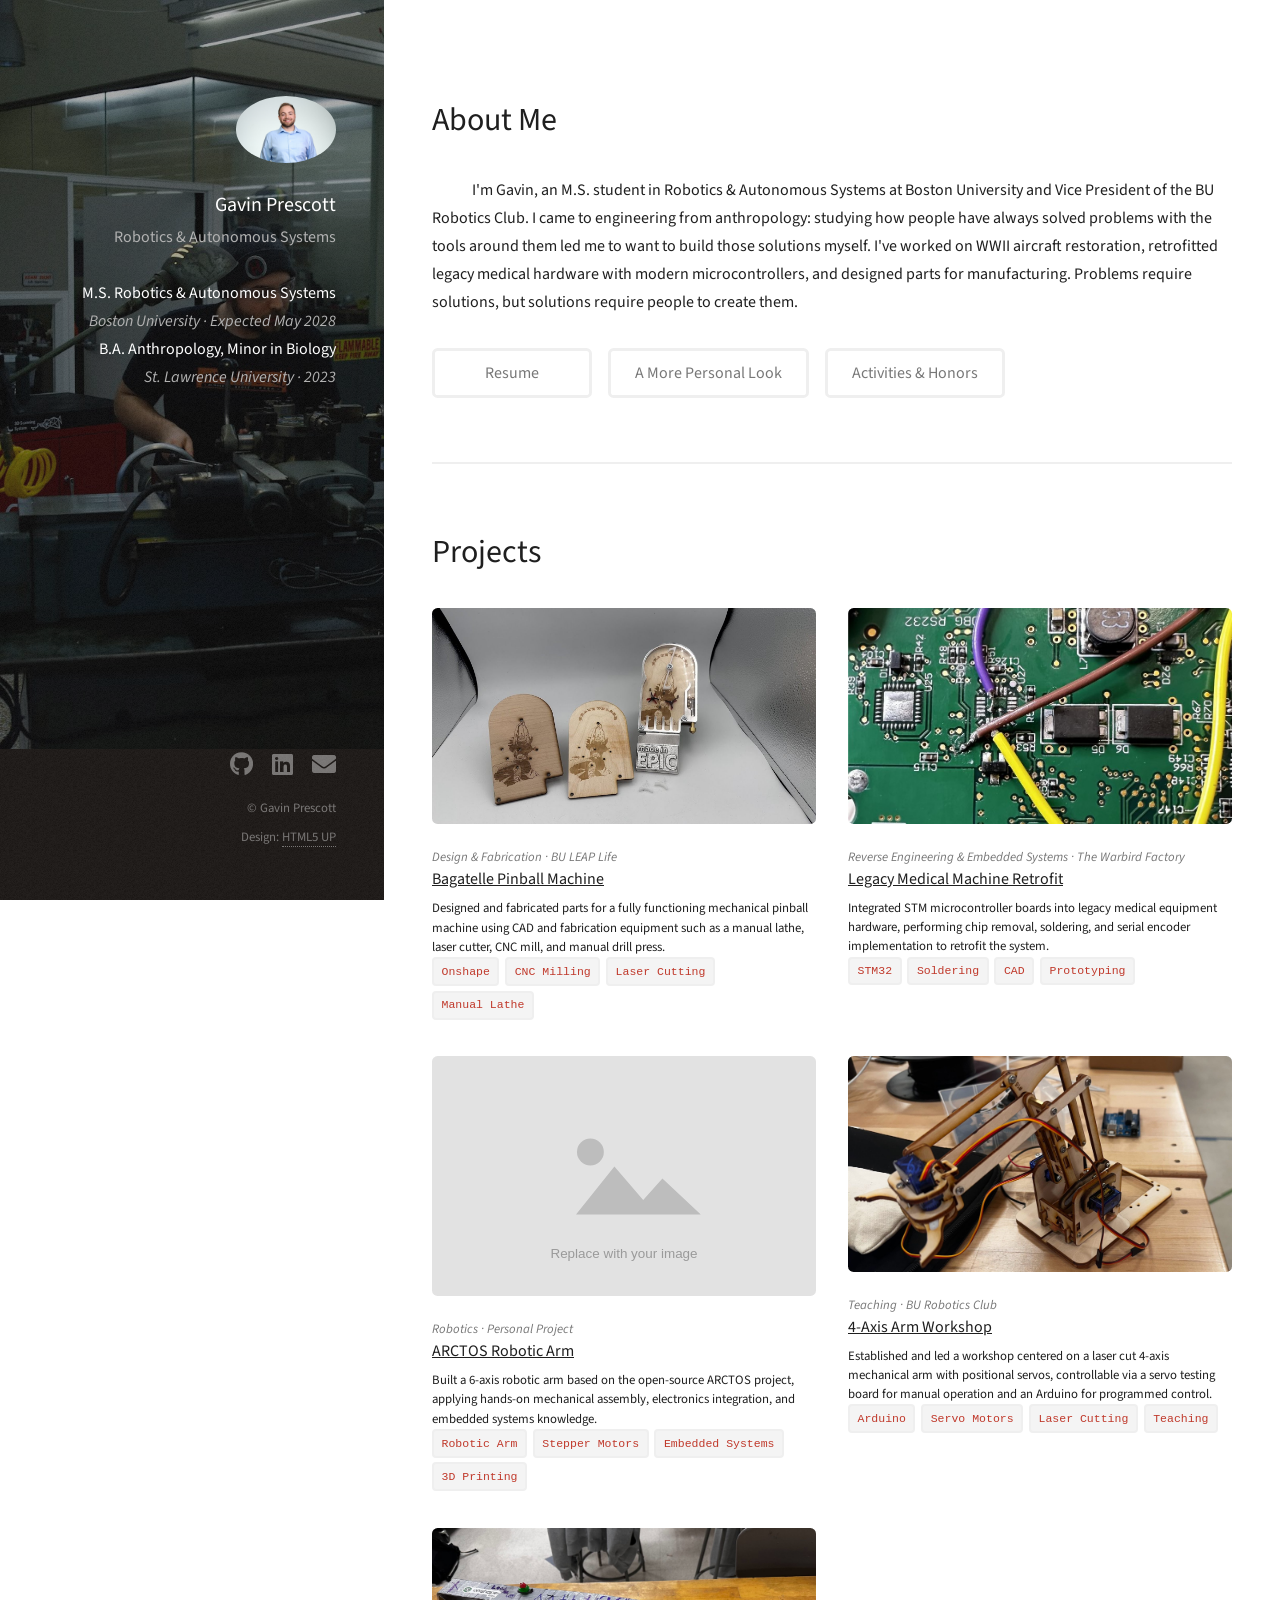
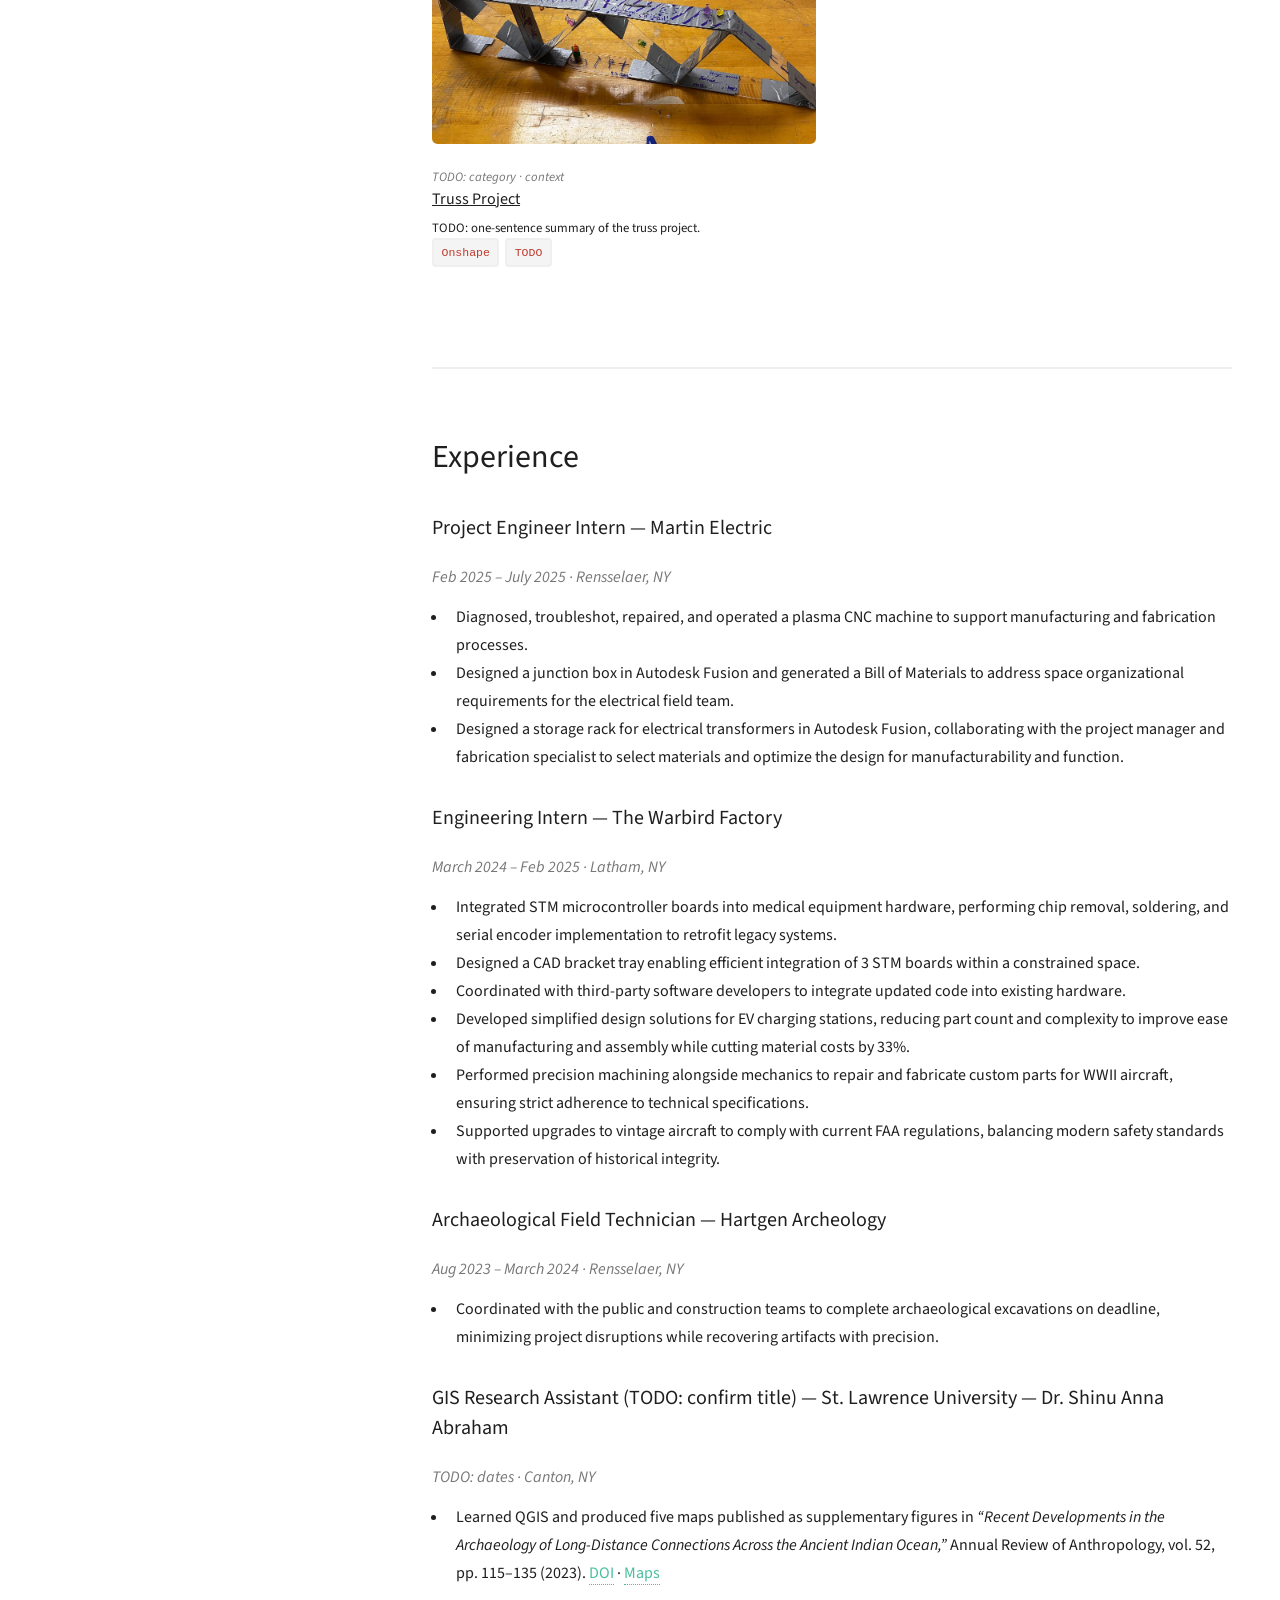
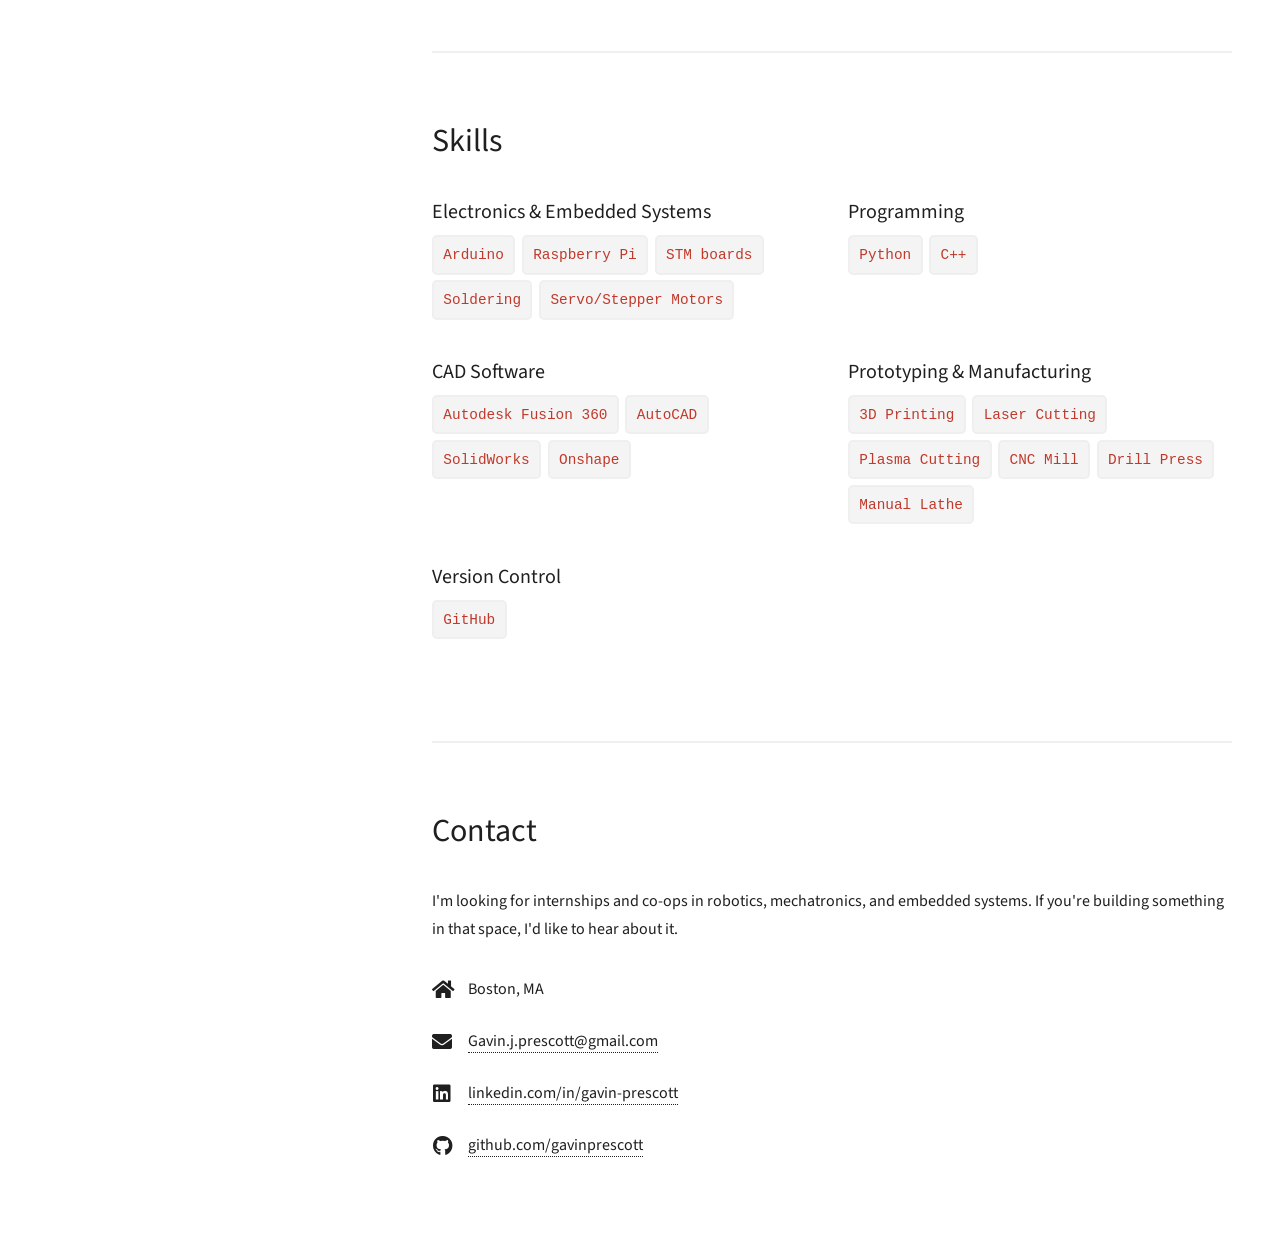
==== commit 19063afe: "medical device project push" ====
--- a/index.html
+++ b/index.html
@@ -77,7 +77,7 @@
 
 							<!-- PROJECT CARD: Legacy Medical Machine Retrofit — detail page still WIP -->
 							<article class="col-6 col-12-xsmall work-item">
-								<a href="medical-retrofit.html" target="_blank" class="image fit thumb"><img src="images/projects/medical-retrofit/thumb.jpg" alt="Legacy Medical Machine Retrofit" /></a>
+								<a href="medical-retrofit.html" target="_blank" class="image fit thumb"><img src="images/projects/medical-retrofit/micro-solder-thumb.jpg" alt="Close-up of leads micro-soldered to a circuit board" /></a>
 								<p class="meta">Reverse Engineering &amp; Embedded Systems &middot; The Warbird Factory</p>
 								<h3><a href="medical-retrofit.html" target="_blank">Legacy Medical Machine Retrofit</a></h3>
 								<p>Integrated STM microcontroller boards into legacy medical equipment hardware, performing chip removal, soldering, and serial encoder implementation to retrofit the system.</p>
--- a/assets/css/custom.css
+++ b/assets/css/custom.css
@@ -74,3 +74,64 @@
 .era-meta { font-size: 0.8em; text-transform: uppercase; letter-spacing: 0.08em; color: #777; margin-bottom: 0.2em; }
 
 #main strong, #main b { color: var(--text); }
+
+/* ---------- Sidebar photo framing ----------
+   Zoom (130%) and focus point (85% from left, 55% from top) of images/bg.jpg.
+   Raise the first % to push further right, lower it to go left. */
+#header {
+	background-size: auto, 130%;
+	background-position: top left, 85% 55%;
+}
+
+/* ==========================================================================
+   About Me page (about.html): sidebar becomes a map + timeline ("journey")
+   ========================================================================== */
+body.journey-page #header {
+	background-image: url("images/overlay.png");   /* drop the lathe photo here so the map reads cleanly */
+	background-color: #1c1f22;
+	text-align: left;
+	padding: 3.5em 3em 2em 3em;
+	overflow-y: auto;
+}
+.journey-home { display: flex; align-items: center; gap: 0.9em; border: 0; color: #fff; margin-bottom: 2em; }
+.journey-home img { width: 3.2em; height: 3.2em; border-radius: 50%; object-fit: cover; }
+.journey-home span { display: flex; flex-direction: column; line-height: 1.35; }
+.journey-home strong { color: #fff; font-weight: 400; font-size: 1.1em; }
+.journey-home em { font-size: 0.8em; color: rgba(255,255,255,0.5); font-style: normal; }
+.journey-home:hover em { color: #49bf9d; }
+.journey-kicker { text-transform: uppercase; letter-spacing: 0.15em; font-size: 0.7em; color: rgba(255,255,255,0.45); margin: 0 0 0.5em 0; }
+
+.journey-map { display: block; width: 100%; height: auto; margin-bottom: 1.5em; overflow: hidden; border-radius: 6px; background: rgba(0,0,0,0.15); }
+.journey-map .st { fill: rgba(255,255,255,0.04); stroke: rgba(255,255,255,0.18); stroke-width: 0.7; stroke-linejoin: round; }
+.journey-map .st-hl { fill: rgba(255,255,255,0.09); }
+.journey-map .seg { fill: none; stroke: rgba(255,255,255,0.22); stroke-width: 1.4; stroke-dasharray: 3 4; transition: stroke 0.5s, stroke-width 0.5s; }
+.journey-map .seg.done { stroke: #49bf9d; stroke-width: 2; stroke-dasharray: none; }
+.journey-map .pin .dot { fill: #1c1f22; stroke: rgba(255,255,255,0.6); stroke-width: 1.5; transition: fill 0.3s, stroke 0.3s; }
+.journey-map .pin .pulse { fill: #49bf9d; opacity: 0; transform-box: fill-box; transform-origin: center; }
+.journey-map .pin text { fill: rgba(255,255,255,0.55); font-size: 10.5px; font-family: inherit; transition: fill 0.3s; }
+.journey-map .pin.visited .dot { stroke: #49bf9d; }
+.journey-map .pin.active .dot { fill: #49bf9d; stroke: #fff; }
+.journey-map .pin.active text { fill: #fff; }
+.journey-map .pin.active .pulse { animation: journey-pulse 1.8s ease-out infinite; }
+@keyframes journey-pulse { 0% { opacity: 0.6; transform: scale(0.5); } 100% { opacity: 0; transform: scale(2.2); } }
+
+.journey-timeline { list-style: none; margin: 0; padding: 0 0 0 1.1em; border-left: 1px solid rgba(255,255,255,0.15); }
+.journey-timeline li { position: relative; padding: 0; margin: 0 0 0.35em 0; }
+.journey-timeline li::before { content: ""; position: absolute; left: calc(-1.1em - 5px); top: 0.75em; width: 9px; height: 9px; border-radius: 50%;
+	background: #1c1f22; border: 1.5px solid rgba(255,255,255,0.35); transition: background 0.3s, border-color 0.3s; }
+.journey-timeline a { display: block; border: 0; padding: 0.35em 0.6em; border-radius: 4px; color: rgba(255,255,255,0.55); transition: background 0.3s, color 0.3s; }
+.journey-timeline a:hover { background: rgba(255,255,255,0.05); color: #fff; }
+.journey-timeline .yr { display: block; font-size: 0.72em; text-transform: uppercase; letter-spacing: 0.1em; color: rgba(255,255,255,0.4); }
+.journey-timeline .pl { display: block; font-size: 0.9em; line-height: 1.4; }
+.journey-timeline li.visited::before { border-color: #49bf9d; }
+.journey-timeline li.active::before { background: #49bf9d; border-color: #49bf9d; }
+.journey-timeline li.active a { background: rgba(73,191,157,0.12); color: #fff; }
+.journey-timeline li.active .yr { color: #49bf9d; }
+
+.era { scroll-margin-top: 2em; }
+
+/* Tablet / phone: sidebar sits on top of the page, so keep it compact */
+@media screen and (max-width: 980px) {
+	body.journey-page #header { padding: 2.5em 2em; }
+	.journey-map { max-width: 28em; margin-left: auto; margin-right: auto; }
+}
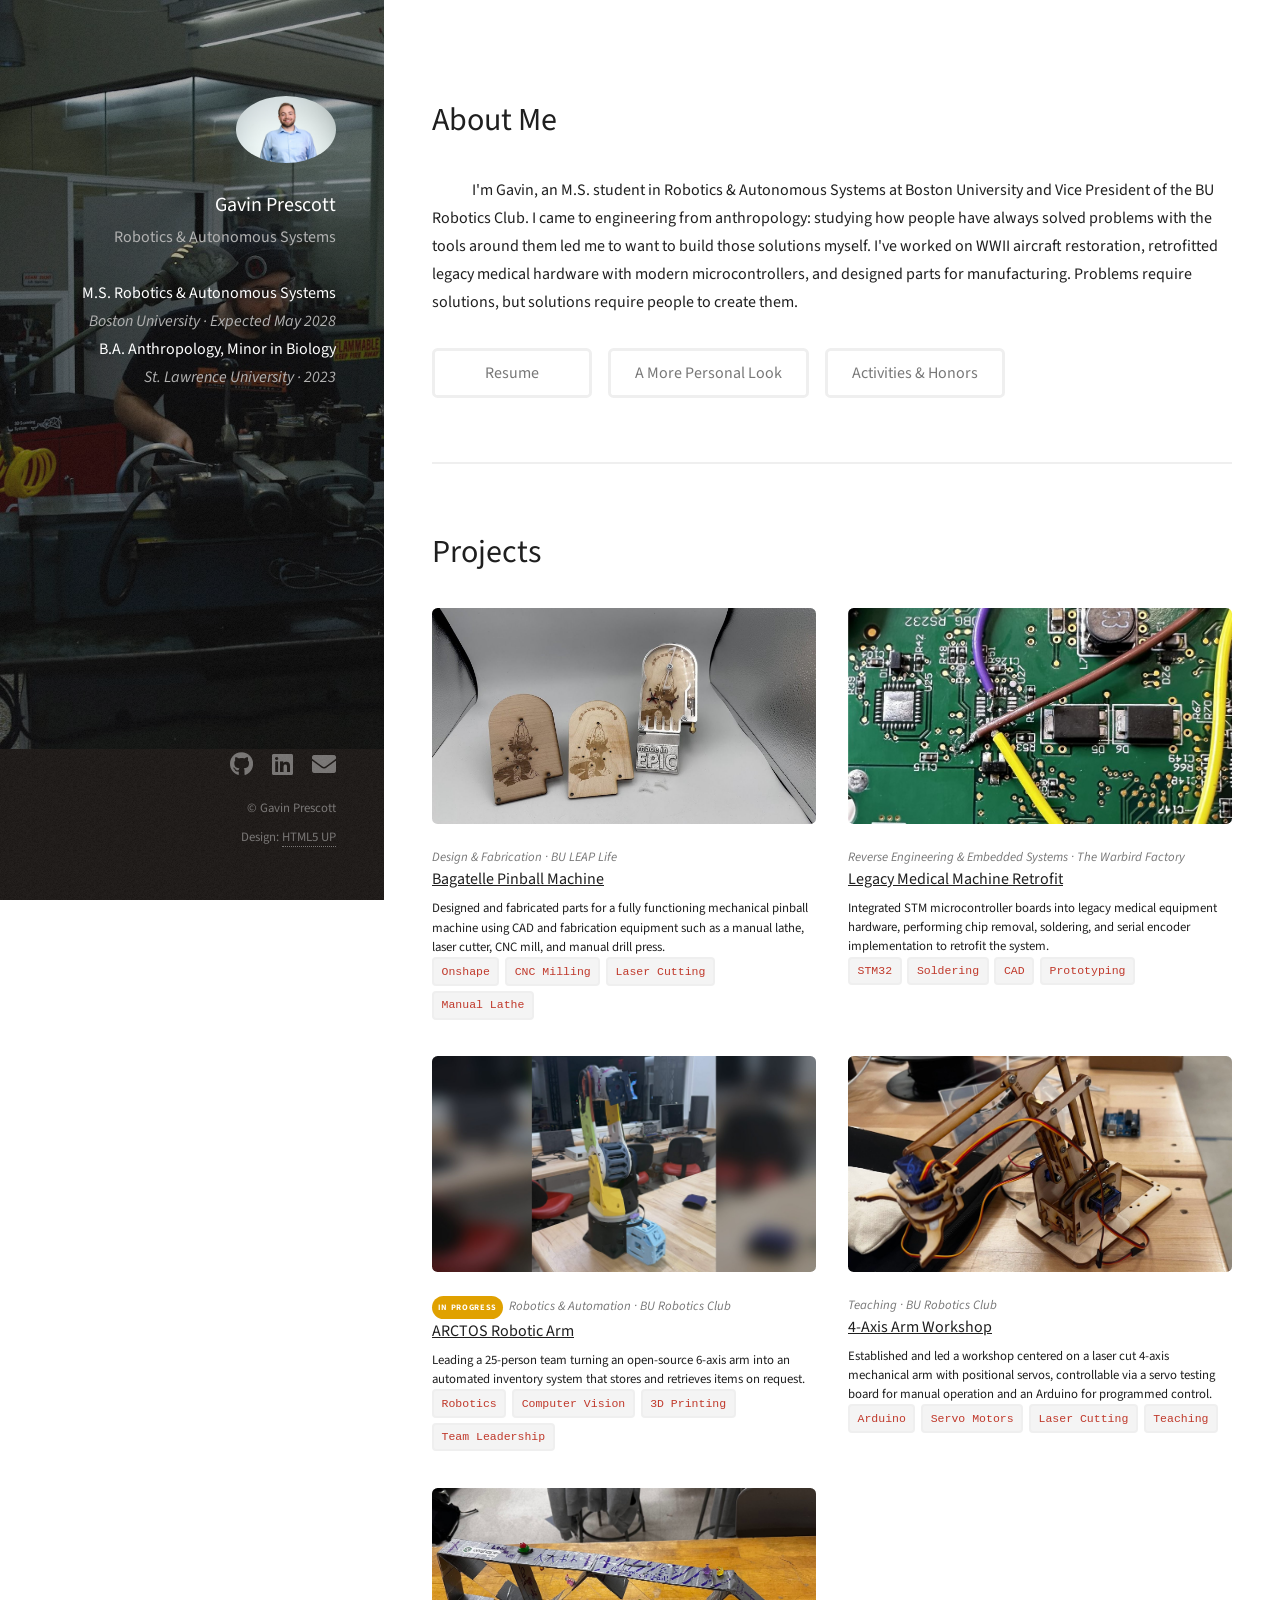
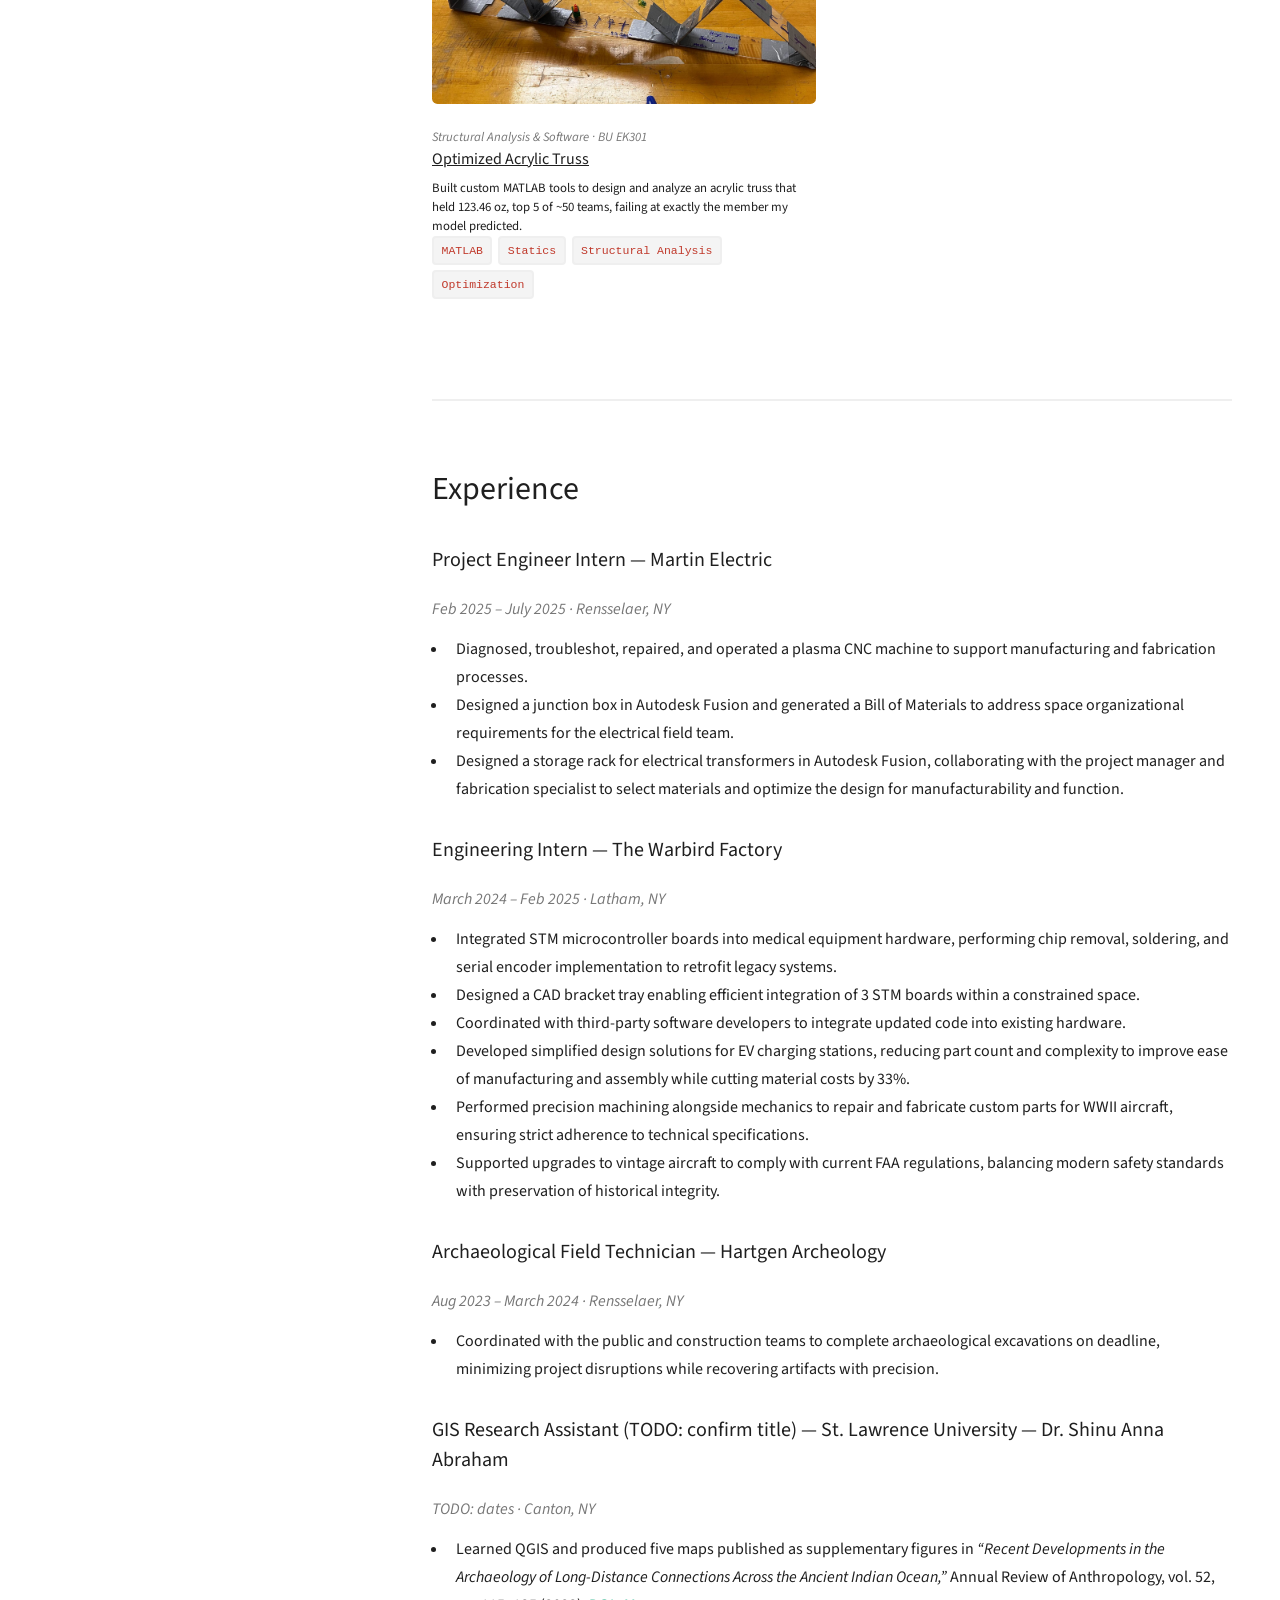
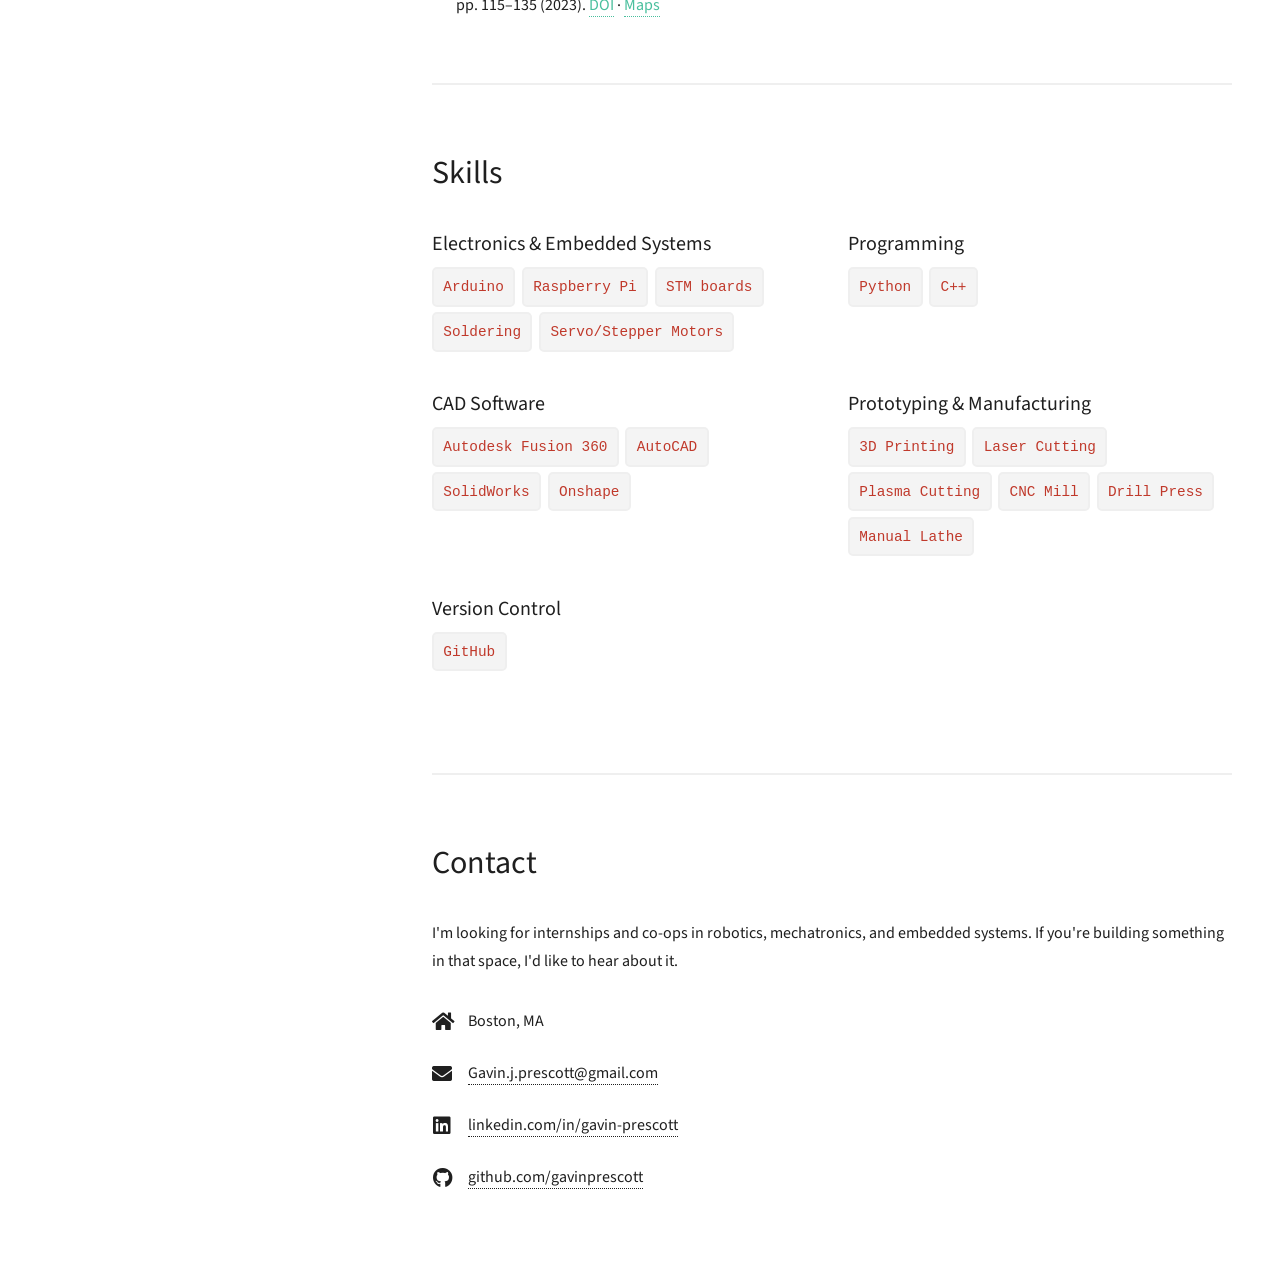
==== commit 2e8f98dd: "added truss project + arctos" ====
--- a/index.html
+++ b/index.html
@@ -89,17 +89,17 @@
 								</p>
 							</article>
 
-							<!-- PROJECT CARD: ARCTOS Robotic Arm — TODO: add photo + make arctos.html from project-template.html -->
-							<article class="col-6 col-12-xsmall work-item">
-								<a href="project-template.html" target="_blank" class="image fit thumb"><img src="images/placeholder.svg" alt="ARCTOS Robotic Arm" /></a>
-								<p class="meta">Robotics &middot; Personal Project</p>
-								<h3><a href="project-template.html" target="_blank">ARCTOS Robotic Arm</a></h3>
-								<p>Built a 6-axis robotic arm based on the open-source ARCTOS project, applying hands-on mechanical assembly, electronics integration, and embedded systems knowledge.</p>
-								<p class="tags">
-									<code>Robotic Arm</code>
-									<code>Stepper Motors</code>
-									<code>Embedded Systems</code>
+							<!-- PROJECT CARD: ARCTOS Robotic Arm (in progress) -->
+							<article class="col-6 col-12-xsmall work-item">
+								<a href="arctos.html" target="_blank" class="image fit thumb"><img src="images/projects/arctos/thumb.jpg" alt="The club's assembled 3D-printed ARCTOS robotic arm" /></a>
+								<p class="meta"><span class="wip-badge small">In Progress</span> Robotics &amp; Automation &middot; BU Robotics Club</p>
+								<h3><a href="arctos.html" target="_blank">ARCTOS Robotic Arm</a></h3>
+								<p>Leading a 25-person team turning an open-source 6-axis arm into an automated inventory system that stores and retrieves items on request.</p>
+								<p class="tags">
+									<code>Robotics</code>
+									<code>Computer Vision</code>
 									<code>3D Printing</code>
+									<code>Team Leadership</code>
 								</p>
 							</article>
 
@@ -117,15 +117,17 @@
 								</p>
 							</article>
 
-							<!-- PROJECT CARD: Truss Project — TODO: everything — only the photo came from your old site -->
-							<article class="col-6 col-12-xsmall work-item">
-								<a href="project-template.html" target="_blank" class="image fit thumb"><img src="images/projects/truss/thumb.jpg" alt="Truss Project" /></a>
-								<p class="meta">TODO: category &middot; context</p>
-								<h3><a href="project-template.html" target="_blank">Truss Project</a></h3>
-								<p>TODO: one-sentence summary of the truss project.</p>
-								<p class="tags">
-									<code>Onshape</code>
-									<code>TODO</code>
+							<!-- PROJECT CARD: Optimized Acrylic Truss -->
+							<article class="col-6 col-12-xsmall work-item">
+								<a href="truss.html" target="_blank" class="image fit thumb"><img src="images/projects/truss/thumb.jpg" alt="Decorated acrylic truss on the test stand" /></a>
+								<p class="meta">Structural Analysis &amp; Software &middot; BU EK301</p>
+								<h3><a href="truss.html" target="_blank">Optimized Acrylic Truss</a></h3>
+								<p>Built custom MATLAB tools to design and analyze an acrylic truss that held 123.46 oz, top 5 of ~50 teams, failing at exactly the member my model predicted.</p>
+								<p class="tags">
+									<code>MATLAB</code>
+									<code>Statics</code>
+									<code>Structural Analysis</code>
+									<code>Optimization</code>
 								</p>
 							</article>
 
--- a/assets/css/custom.css
+++ b/assets/css/custom.css
@@ -135,3 +135,35 @@
 	body.journey-page #header { padding: 2.5em 2em; }
 	.journey-map { max-width: 28em; margin-left: auto; margin-right: auto; }
 }
+
+
+/* ---------- Work-in-progress styles (arctos.html + home page card) ---------- */
+.wip-banner { display: flex; flex-wrap: wrap; align-items: center; gap: 0.6em 1em; padding: 0.8em 1em; margin: 0 0 1.5em 0;
+	border-left: 4px solid #e0a100; background: #fff8e1; border-radius: 4px; font-size: 0.9em; color: #6b5200; }
+.wip-badge { display: inline-block; background: #e0a100; color: #fff; font-weight: bold; font-size: 0.75em; letter-spacing: 0.08em;
+	text-transform: uppercase; padding: 0.2em 0.7em; border-radius: 999px; font-style: normal; }
+.wip-badge.small { font-size: 0.65em; margin-right: 0.4em; vertical-align: middle; }
+.phase-status { display: inline-block; font-size: 0.45em; vertical-align: middle; text-transform: uppercase; letter-spacing: 0.08em;
+	padding: 0.25em 0.8em; border-radius: 999px; margin-left: 0.5em; font-weight: bold; }
+.phase-status.done { background: #e3f4ec; color: #1e7a52; }
+.phase-status.active { background: #fff3cd; color: #8a6500; }
+
+/* Flow diagram */
+.flow { list-style: none; display: flex; flex-wrap: wrap; gap: 0.75em; padding: 0; margin: 0 0 2em 0; counter-reset: flow; }
+.flow-step { position: relative; flex: 1 1 9em; padding: 0.8em 0.9em 0.8em 2.6em; border: 1px solid #ddd; border-radius: 6px;
+	background: #fafafa; line-height: 1.35; counter-increment: flow; margin: 0; }
+.flow-step::before { content: counter(flow); position: absolute; left: 0.8em; top: 0.85em; width: 1.4em; height: 1.4em; border-radius: 50%;
+	background: #49bf9d; color: #fff; font-size: 0.8em; font-weight: bold; text-align: center; line-height: 1.4em; }
+.flow-step strong { display: block; font-size: 0.95em; }
+.flow-step span { display: block; font-size: 0.8em; color: #777; }
+
+/* Roadmap checklist */
+.roadmap { list-style: none; padding: 0; margin: 0 0 2em 0; }
+.roadmap li { position: relative; padding: 0.35em 0 0.35em 2em; margin: 0; }
+.roadmap li::before { position: absolute; left: 0; top: 0.35em; width: 1.3em; height: 1.3em; border-radius: 50%; text-align: center;
+	line-height: 1.3em; font-size: 0.85em; font-weight: bold; }
+.roadmap li.done::before { content: "\2713"; background: #49bf9d; color: #fff; }
+.roadmap li.active::before { content: "\2022"; background: #e0a100; color: #fff; }
+.roadmap li.next::before { content: ""; border: 2px solid #ccc; box-sizing: border-box; }
+.roadmap li.done { color: #555; }
+.roadmap li.next { color: #888; }
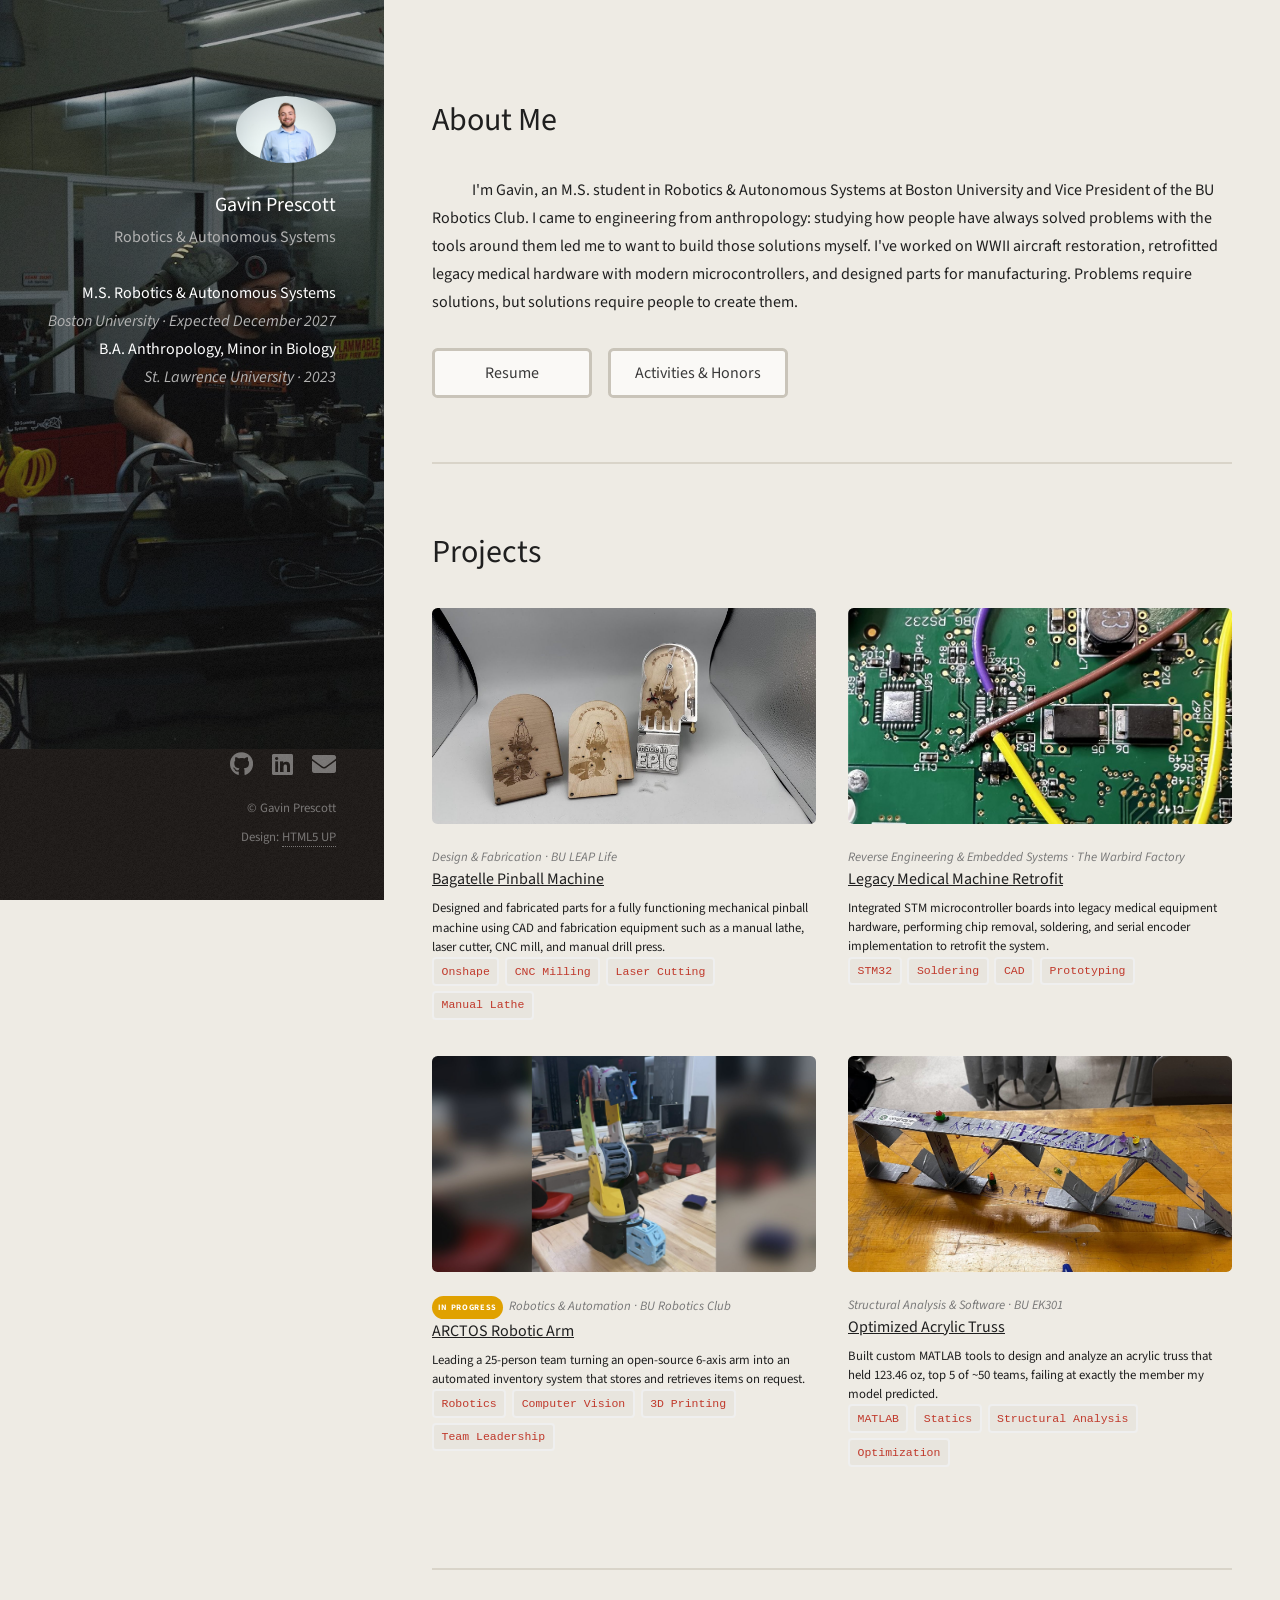
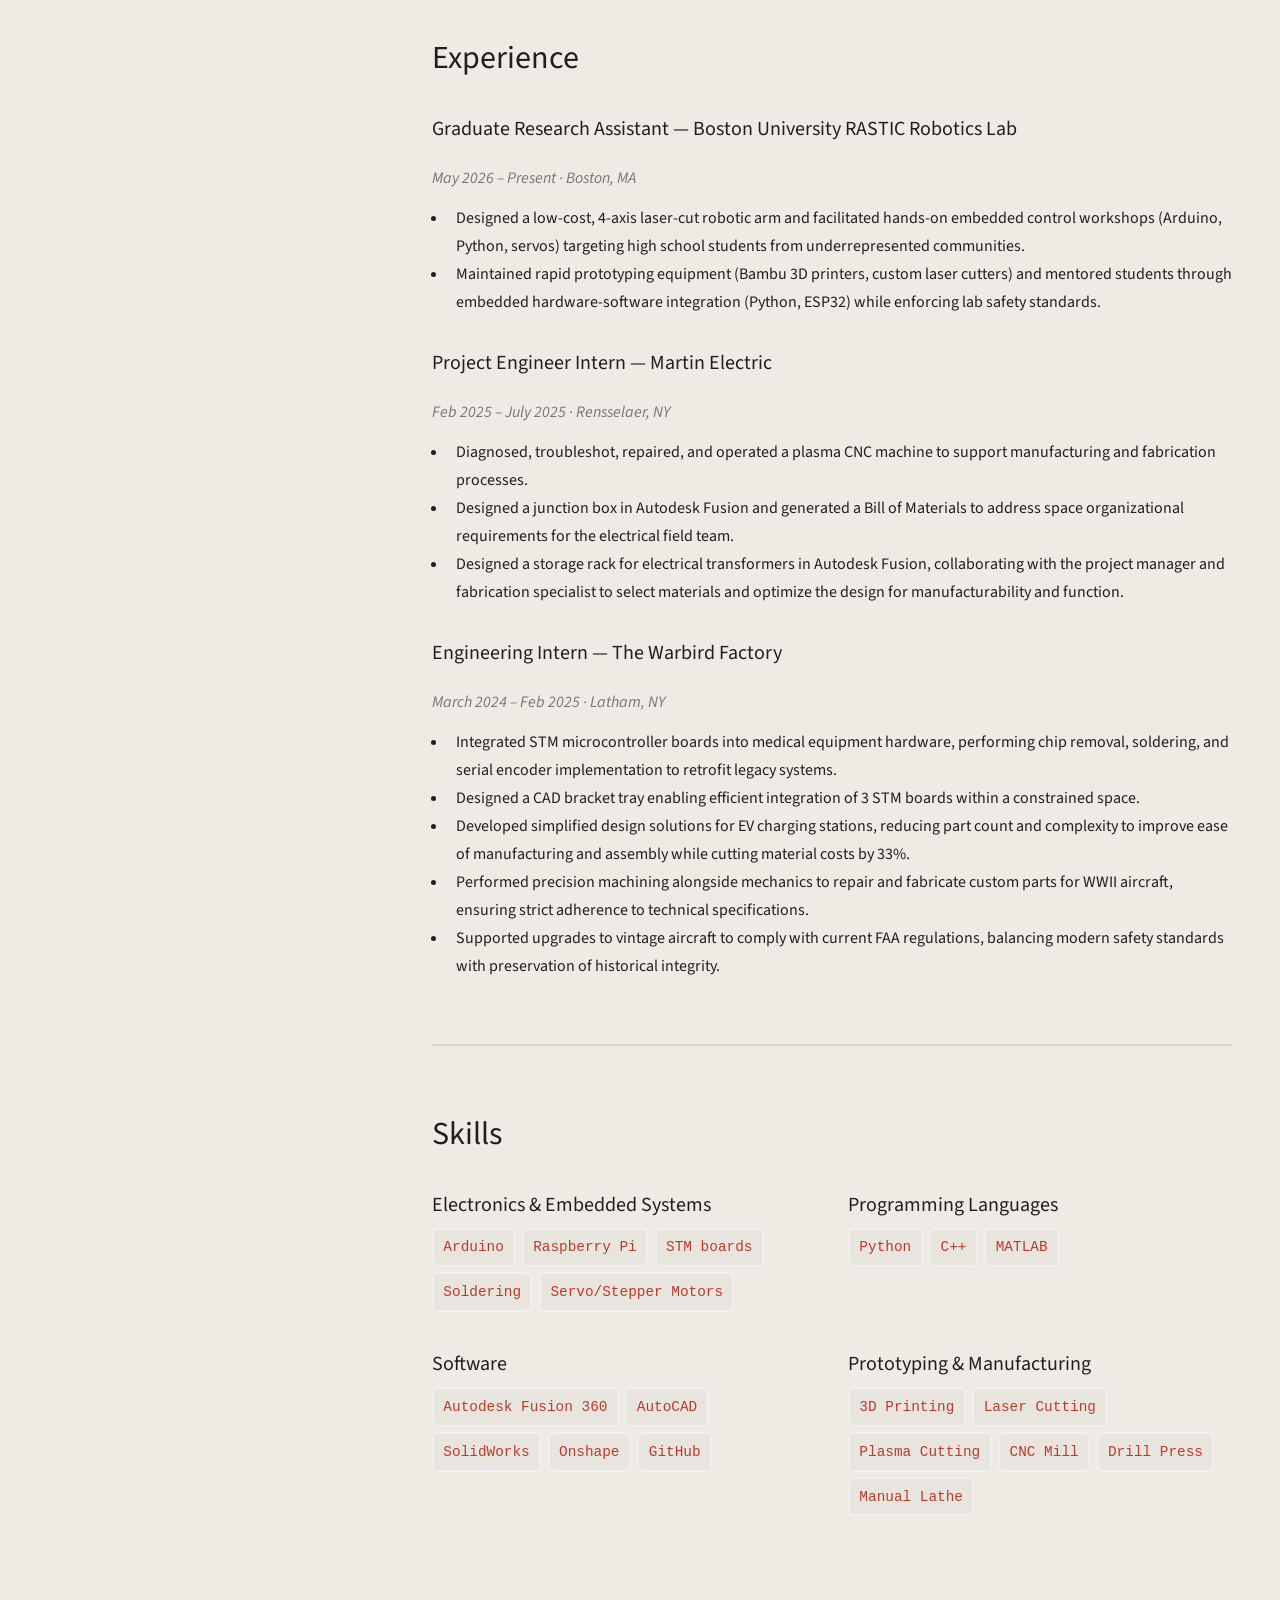
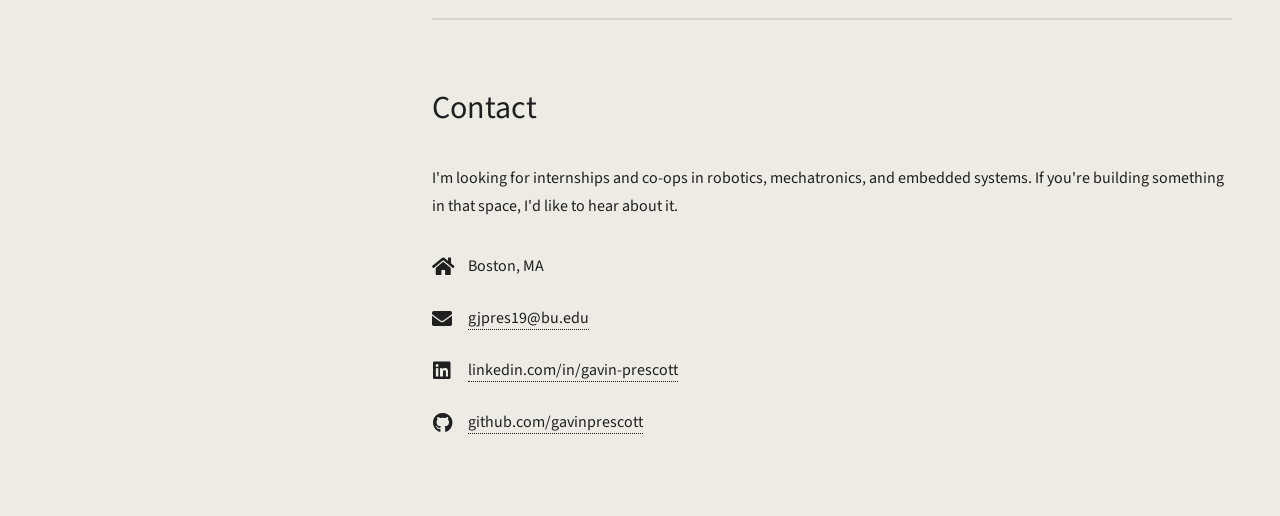
==== commit d54b8ea8: "background changes and button colors" ====
--- a/index.html
+++ b/index.html
@@ -30,7 +30,7 @@
 						Robotics &amp; Autonomous Systems<br />
 						<br />
 						<b>M.S. Robotics &amp; Autonomous Systems</b><br />
-						<i>Boston University &middot; Expected May 2028</i><br />
+						<i>Boston University &middot; Expected December 2027</i><br />
 						<b>B.A. Anthropology, Minor in Biology</b><br />
 						<i>St. Lawrence University &middot; 2023</i>
 					</p>
@@ -48,9 +48,9 @@
 						<!-- DRAFT intro assembled from your resume + old site. Rewrite in your own voice. -->
 						<p class="indent">I'm Gavin, an M.S. student in Robotics &amp; Autonomous Systems at Boston University and Vice President of the BU Robotics Club. I came to engineering from anthropology: studying how people have always solved problems with the tools around them led me to want to build those solutions myself. I've worked on WWII aircraft restoration, retrofitted legacy medical hardware with modern microcontrollers, and designed parts for manufacturing. <b>Problems require solutions, but solutions require people to create them.</b></p>
 						<ul class="actions">
-							<li><a href="Resume.html" target="_blank" class="button">Resume</a></li>
-							<li><a href="about.html" target="_blank" class="button">A More Personal Look</a></li>
-							<li><a href="other.html" target="_blank" class="button">Activities &amp; Honors</a></li>
+							<li><a href="Resume.html" class="button">Resume</a></li>
+							<!-- Hidden for now: <li><a href="about.html" class="button">A More Personal Look</a></li> -->
+							<li><a href="other.html" class="button">Activities &amp; Honors</a></li>
 						</ul>
 					</section>
 
@@ -63,9 +63,9 @@
 
 							<!-- PROJECT CARD: Bagatelle Pinball Machine -->
 							<article class="col-6 col-12-xsmall work-item">
-								<a href="bagatelle.html" target="_blank" class="image fit thumb"><img src="images/projects/bagatelle/thumb.jpg" alt="Bagatelle Pinball Machine" /></a>
+								<a href="bagatelle.html" class="image fit thumb"><img src="images/projects/bagatelle/thumb.jpg" alt="Bagatelle Pinball Machine" /></a>
 								<p class="meta">Design &amp; Fabrication &middot; BU LEAP Life</p>
-								<h3><a href="bagatelle.html" target="_blank">Bagatelle Pinball Machine</a></h3>
+								<h3><a href="bagatelle.html">Bagatelle Pinball Machine</a></h3>
 								<p>Designed and fabricated parts for a fully functioning mechanical pinball machine using CAD and fabrication equipment such as a manual lathe, laser cutter, CNC mill, and manual drill press.</p>
 								<p class="tags">
 									<code>Onshape</code>
@@ -77,9 +77,9 @@
 
 							<!-- PROJECT CARD: Legacy Medical Machine Retrofit — detail page still WIP -->
 							<article class="col-6 col-12-xsmall work-item">
-								<a href="medical-retrofit.html" target="_blank" class="image fit thumb"><img src="images/projects/medical-retrofit/micro-solder-thumb.jpg" alt="Close-up of leads micro-soldered to a circuit board" /></a>
+								<a href="medical-retrofit.html" class="image fit thumb"><img src="images/projects/medical-retrofit/micro-solder-thumb.jpg" alt="Close-up of leads micro-soldered to a circuit board" /></a>
 								<p class="meta">Reverse Engineering &amp; Embedded Systems &middot; The Warbird Factory</p>
-								<h3><a href="medical-retrofit.html" target="_blank">Legacy Medical Machine Retrofit</a></h3>
+								<h3><a href="medical-retrofit.html">Legacy Medical Machine Retrofit</a></h3>
 								<p>Integrated STM microcontroller boards into legacy medical equipment hardware, performing chip removal, soldering, and serial encoder implementation to retrofit the system.</p>
 								<p class="tags">
 									<code>STM32</code>
@@ -91,9 +91,9 @@
 
 							<!-- PROJECT CARD: ARCTOS Robotic Arm (in progress) -->
 							<article class="col-6 col-12-xsmall work-item">
-								<a href="arctos.html" target="_blank" class="image fit thumb"><img src="images/projects/arctos/thumb.jpg" alt="The club's assembled 3D-printed ARCTOS robotic arm" /></a>
+								<a href="arctos.html" class="image fit thumb"><img src="images/projects/arctos/thumb.jpg" alt="The club's assembled 3D-printed ARCTOS robotic arm" /></a>
 								<p class="meta"><span class="wip-badge small">In Progress</span> Robotics &amp; Automation &middot; BU Robotics Club</p>
-								<h3><a href="arctos.html" target="_blank">ARCTOS Robotic Arm</a></h3>
+								<h3><a href="arctos.html">ARCTOS Robotic Arm</a></h3>
 								<p>Leading a 25-person team turning an open-source 6-axis arm into an automated inventory system that stores and retrieves items on request.</p>
 								<p class="tags">
 									<code>Robotics</code>
@@ -103,11 +103,12 @@
 								</p>
 							</article>
 
-							<!-- PROJECT CARD: 4-Axis Arm Workshop — TODO: make club-arm.html from project-template.html -->
-							<article class="col-6 col-12-xsmall work-item">
-								<a href="project-template.html" target="_blank" class="image fit thumb"><img src="images/projects/club-arm/thumb.jpg" alt="4-Axis Arm Workshop" /></a>
+							<!-- HIDDEN (no project page yet). To show again, delete this comment wrapper.
+<!~~ PROJECT CARD: 4-Axis Arm Workshop — TODO: make club-arm.html from project-template.html ~~>
+							<article class="col-6 col-12-xsmall work-item">
+								<a href="project-template.html" class="image fit thumb"><img src="images/projects/club-arm/thumb.jpg" alt="4-Axis Arm Workshop" /></a>
 								<p class="meta">Teaching &middot; BU Robotics Club</p>
-								<h3><a href="project-template.html" target="_blank">4-Axis Arm Workshop</a></h3>
+								<h3><a href="project-template.html">4-Axis Arm Workshop</a></h3>
 								<p>Established and led a workshop centered on a laser cut 4-axis mechanical arm with positional servos, controllable via a servo testing board for manual operation and an Arduino for programmed control.</p>
 								<p class="tags">
 									<code>Arduino</code>
@@ -116,12 +117,13 @@
 									<code>Teaching</code>
 								</p>
 							</article>
+							-->
 
 							<!-- PROJECT CARD: Optimized Acrylic Truss -->
 							<article class="col-6 col-12-xsmall work-item">
-								<a href="truss.html" target="_blank" class="image fit thumb"><img src="images/projects/truss/thumb.jpg" alt="Decorated acrylic truss on the test stand" /></a>
+								<a href="truss.html" class="image fit thumb"><img src="images/projects/truss/thumb.jpg" alt="Decorated acrylic truss on the test stand" /></a>
 								<p class="meta">Structural Analysis &amp; Software &middot; BU EK301</p>
-								<h3><a href="truss.html" target="_blank">Optimized Acrylic Truss</a></h3>
+								<h3><a href="truss.html">Optimized Acrylic Truss</a></h3>
 								<p>Built custom MATLAB tools to design and analyze an acrylic truss that held 123.46 oz, top 5 of ~50 teams, failing at exactly the member my model predicted.</p>
 								<p class="tags">
 									<code>MATLAB</code>
@@ -134,11 +136,20 @@
 						</div>
 					</section>
 
-				<!-- Experience (from your 2026 resume) -->
+				<!-- Experience (matches resume, Sept 2026) -->
 					<section id="experience">
 						<header class="major">
 							<h2>Experience</h2>
 						</header>
+
+						<div class="experience-item">
+							<h3>Graduate Research Assistant &mdash; Boston University RASTIC Robotics Lab</h3>
+							<p class="meta">May 2026 &ndash; Present &middot; Boston, MA</p>
+							<ul>
+								<li>Designed a low-cost, 4-axis laser-cut robotic arm and facilitated hands-on embedded control workshops (Arduino, Python, servos) targeting high school students from underrepresented communities.</li>
+								<li>Maintained rapid prototyping equipment (Bambu 3D printers, custom laser cutters) and mentored students through embedded hardware-software integration (Python, ESP32) while enforcing lab safety standards.</li>
+							</ul>
+						</div>
 
 						<div class="experience-item">
 							<h3>Project Engineer Intern &mdash; Martin Electric</h3>
@@ -156,14 +167,14 @@
 							<ul>
 								<li>Integrated STM microcontroller boards into medical equipment hardware, performing chip removal, soldering, and serial encoder implementation to retrofit legacy systems.</li>
 								<li>Designed a CAD bracket tray enabling efficient integration of 3 STM boards within a constrained space.</li>
-								<li>Coordinated with third-party software developers to integrate updated code into existing hardware.</li>
 								<li>Developed simplified design solutions for EV charging stations, reducing part count and complexity to improve ease of manufacturing and assembly while cutting material costs by 33%.</li>
 								<li>Performed precision machining alongside mechanics to repair and fabricate custom parts for WWII aircraft, ensuring strict adherence to technical specifications.</li>
 								<li>Supported upgrades to vintage aircraft to comply with current FAA regulations, balancing modern safety standards with preservation of historical integrity.</li>
 							</ul>
 						</div>
 
-						<div class="experience-item">
+						<!-- HIDDEN (not on current resume). To show again, delete this comment wrapper.
+<div class="experience-item">
 							<h3>Archaeological Field Technician &mdash; Hartgen Archeology</h3>
 							<p class="meta">Aug 2023 &ndash; March 2024 &middot; Rensselaer, NY</p>
 							<ul>
@@ -172,13 +183,14 @@
 						</div>
 
 						<div class="experience-item">
-							<!-- From the notes in your old site — not on your resume. Check wording before publishing. -->
+							<!~~ From the notes in your old site — not on your resume. Check wording before publishing. ~~>
 							<h3>GIS Research Assistant (TODO: confirm title) &mdash; St. Lawrence University &mdash; Dr. Shinu Anna Abraham</h3>
 							<p class="meta">TODO: dates &middot; Canton, NY</p>
 							<ul>
 								<li>Learned QGIS and produced five maps published as supplementary figures in <i>&ldquo;Recent Developments in the Archaeology of Long-Distance Connections Across the Ancient Indian Ocean,&rdquo;</i> Annual Review of Anthropology, vol. 52, pp. 115&ndash;135 (2023). <a href="https://doi.org/10.1146/annurev-anthro-101819-110124" target="_blank" rel="noopener">DOI</a> &middot; <a href="https://www.annualreviews.org/content/journals/10.1146/annurev-anthro-101819-110124#supplementary_data" target="_blank" rel="noopener">Maps</a></li>
 							</ul>
 						</div>
+						-->
 
 					</section>
 
@@ -195,13 +207,13 @@
 						</div>
 
 						<div class="skill-cat">
-							<h3>Programming</h3>
-							<p class="tags"><code>Python</code> <code>C++</code></p>
-						</div>
-
-						<div class="skill-cat">
-							<h3>CAD Software</h3>
-							<p class="tags"><code>Autodesk Fusion 360</code> <code>AutoCAD</code> <code>SolidWorks</code> <code>Onshape</code></p>
+							<h3>Programming Languages</h3>
+							<p class="tags"><code>Python</code> <code>C++</code> <code>MATLAB</code></p>
+						</div>
+
+						<div class="skill-cat">
+							<h3>Software</h3>
+							<p class="tags"><code>Autodesk Fusion 360</code> <code>AutoCAD</code> <code>SolidWorks</code> <code>Onshape</code> <code>GitHub</code></p>
 						</div>
 
 						<div class="skill-cat">
@@ -209,11 +221,6 @@
 							<p class="tags"><code>3D Printing</code> <code>Laser Cutting</code> <code>Plasma Cutting</code> <code>CNC Mill</code> <code>Drill Press</code> <code>Manual Lathe</code></p>
 						</div>
 
-						<div class="skill-cat">
-							<h3>Version Control</h3>
-							<p class="tags"><code>GitHub</code></p>
-						</div>
-
 						</div>
 					</section>
 
@@ -230,7 +237,7 @@
 							</li>
 							<li>
 								<h3 class="icon solid fa-envelope"><span class="label">Email</span></h3>
-								<a href="mailto:Gavin.j.prescott@gmail.com">Gavin.j.prescott@gmail.com</a>
+								<a href="mailto:gjpres19@bu.edu">gjpres19@bu.edu</a>
 							</li>
 							<li>
 								<h3 class="icon brands fa-linkedin"><span class="label">LinkedIn</span></h3>
@@ -251,7 +258,7 @@
 					<ul class="icons">
 						<li><a href="https://github.com/gavinprescott" target="_blank" rel="noopener" class="icon brands fa-github"><span class="label">GitHub</span></a></li>
 						<li><a href="https://www.linkedin.com/in/gavin-prescott/" target="_blank" rel="noopener" class="icon brands fa-linkedin"><span class="label">LinkedIn</span></a></li>
-						<li><a href="mailto:Gavin.j.prescott@gmail.com" class="icon solid fa-envelope"><span class="label">Email</span></a></li>
+						<li><a href="mailto:gjpres19@bu.edu" class="icon solid fa-envelope"><span class="label">Email</span></a></li>
 					</ul>
 					<ul class="copyright">
 						<li>&copy; Gavin Prescott</li><li>Design: <a href="http://html5up.net">HTML5 UP</a></li>
--- a/assets/css/custom.css
+++ b/assets/css/custom.css
@@ -7,7 +7,7 @@
 :root {
 	--text: #1f1f1f;       /* body text (the original site forced black text) */
 	--tag-text: #c0392b;   /* skill tag color (original used red) */
-	--tag-bg: #f4f4f4;
+	--tag-bg: #e8e5de;     /* skill tag background (a shade darker than the page) */
 }
 
 #main { color: var(--text); }
@@ -151,7 +151,7 @@
 /* Flow diagram */
 .flow { list-style: none; display: flex; flex-wrap: wrap; gap: 0.75em; padding: 0; margin: 0 0 2em 0; counter-reset: flow; }
 .flow-step { position: relative; flex: 1 1 9em; padding: 0.8em 0.9em 0.8em 2.6em; border: 1px solid #ddd; border-radius: 6px;
-	background: #fafafa; line-height: 1.35; counter-increment: flow; margin: 0; }
+	background: #faf9f6; line-height: 1.35; counter-increment: flow; margin: 0; }
 .flow-step::before { content: counter(flow); position: absolute; left: 0.8em; top: 0.85em; width: 1.4em; height: 1.4em; border-radius: 50%;
 	background: #49bf9d; color: #fff; font-size: 0.8em; font-weight: bold; text-align: center; line-height: 1.4em; }
 .flow-step strong { display: block; font-size: 0.95em; }
@@ -167,3 +167,27 @@
 .roadmap li.next::before { content: ""; border: 2px solid #ccc; box-sizing: border-box; }
 .roadmap li.done { color: #555; }
 .roadmap li.next { color: #888; }
+
+/* ---------- Page background ----------
+   Soft off-white instead of pure white. Change --page-bg to adjust. */
+:root { --page-bg: #eeebe4; }
+body, .poptrox-popup, .poptrox-popup .caption { background: var(--page-bg); }
+
+/* ---------- Buttons (Resume, Activities & Honors, All Projects, GitHub...) ----------
+   The theme's pale border disappears on the off-white page, so give them more contrast. */
+#main .button {
+	border-color: #c9c4b9;
+	background-color: #faf9f6;
+	color: #3a3a3a !important;
+}
+#main .button:hover,
+#main .button:active {
+	border-color: #49bf9d;
+	background-color: rgba(73, 191, 157, 0.08);
+	color: #2f8f73 !important;
+}
+
+/* ---------- Section divider lines ----------
+   The theme's #efefef dividers vanish on the off-white page; darken them slightly. */
+#main > section { border-top-color: #d9d4c9; }
+hr { border-bottom-color: #d9d4c9; }
